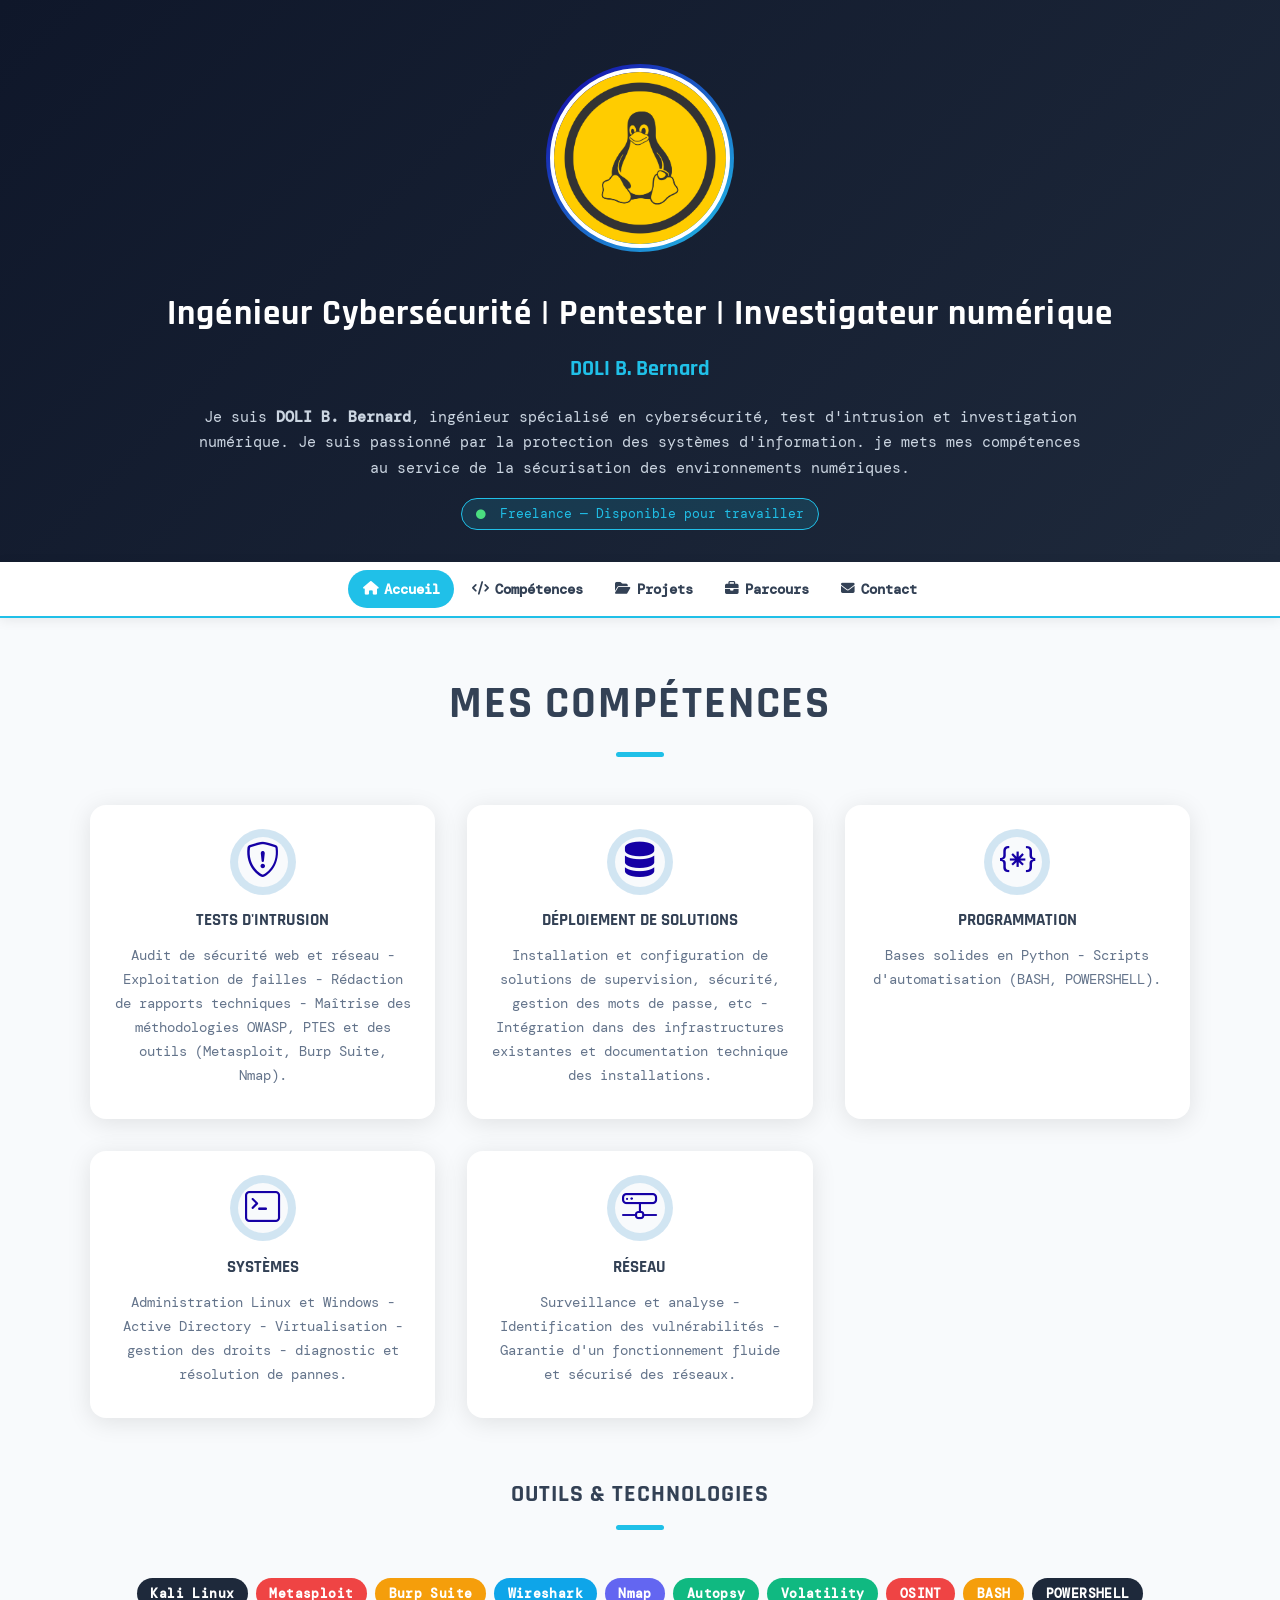
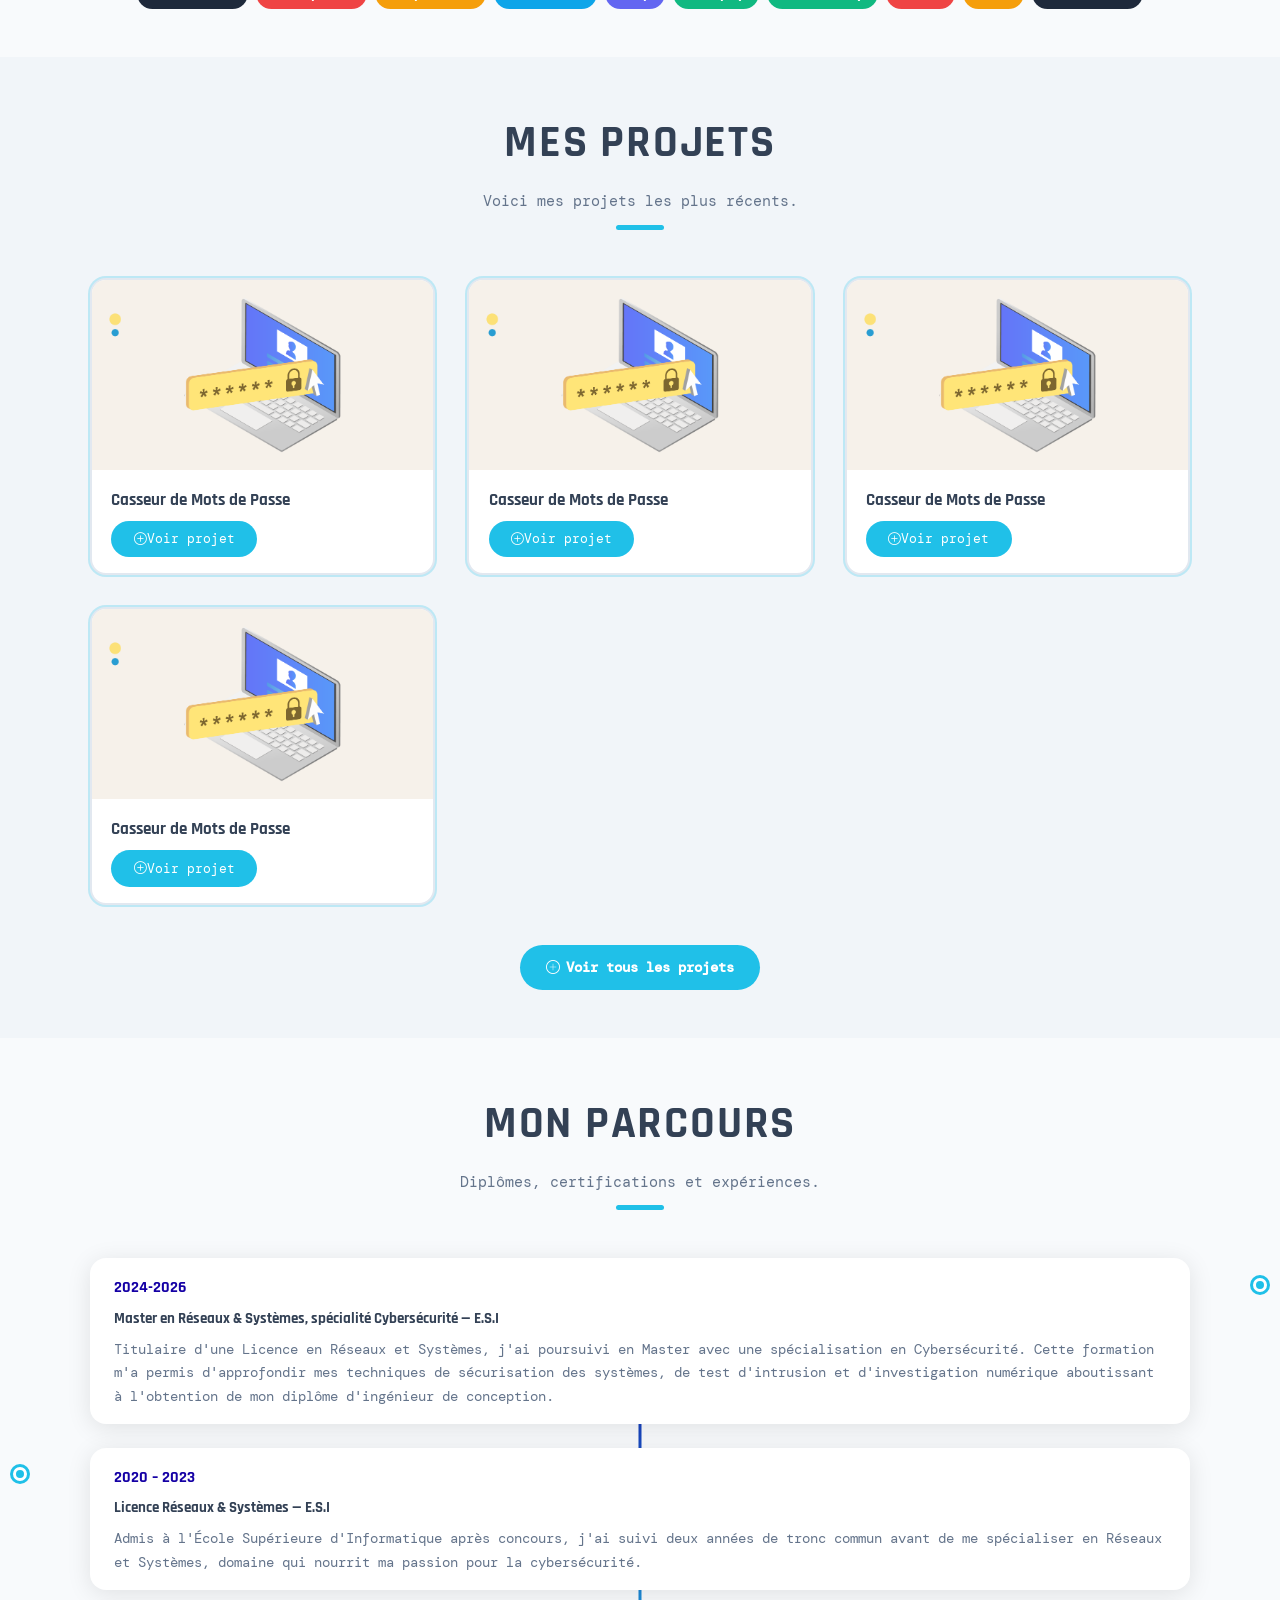
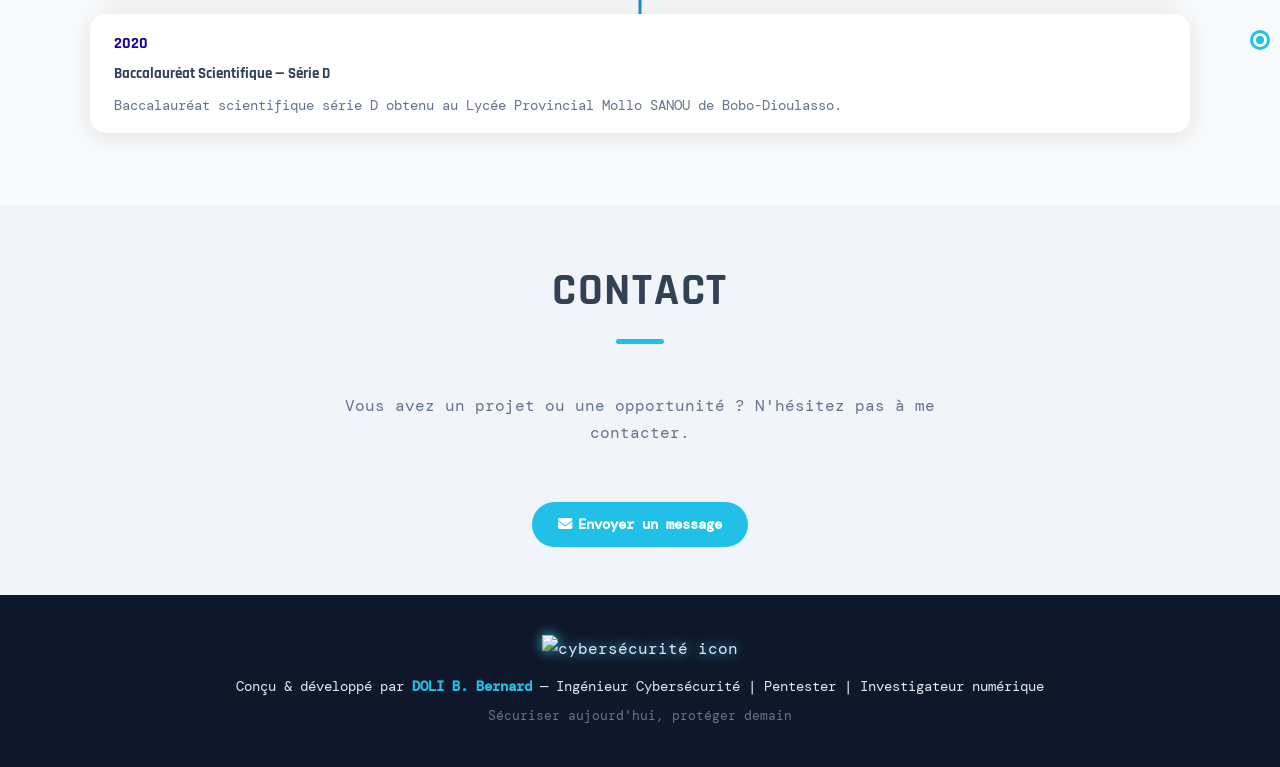
==== index.html @ cc33f9ec "Premier commit - portfolio DOLI B Bernard" ====
<!DOCTYPE html>
<html lang="fr">
<head>
  <meta charset="UTF-8" />
  <meta name="viewport" content="width=device-width, initial-scale=1.0"/>
  <title>DOLI B. Bernard — Ingénieur Cybersécurité</title>

  <!-- Google Fonts -->
  <link rel="preconnect" href="https://fonts.googleapis.com">
  <link rel="preconnect" href="https://fonts.gstatic.com" crossorigin>
  <link href="https://fonts.googleapis.com/css2?family=Rajdhani:wght@400;600;700&family=DM+Mono:wght@300;400;500&display=swap" rel="stylesheet"/>

  <!-- Bootstrap Icons (CDN uniquement) -->
  <link rel="stylesheet" href="https://cdn.jsdelivr.net/npm/bootstrap-icons@1.11.3/font/bootstrap-icons.min.css">

  <!-- Font Awesome (CDN uniquement) -->
  <link rel="stylesheet" href="https://cdnjs.cloudflare.com/ajax/libs/font-awesome/6.5.0/css/all.min.css"/>

  <!-- Mes CSS -->
  <link rel="stylesheet" href="css/style.css"/>
</head>

<body>

  <!-- ===================== HERO ===================== -->
  <section id="accueil">

    <div class="avatar-wrapper">
      <!--
        Placez votre photo dans le dossier images/
        et remplacez "photo.jpg" par le vrai nom du fichier.
      -->
      <img src="images/photo.png" alt="Photo de Diallo Karim" />
    </div>

    <p class="hero-title">Ingénieur Cybersécurité | Pentester | Investigateur numérique</p>
    <p class="hero-name">DOLI B. Bernard</p>

    <p class="hero-bio">
      Je suis <strong>DOLI B. Bernard</strong>, ingénieur spécialisé en cybersécurité, test d'intrusion et 
      investigation numérique. Je suis passionné par la protection des systèmes d'information. je mets mes compétences 
      au service de la sécurisation des environnements numériques.
    </p>

    <span class="badge-dispo">
      <i class="fas fa-circle" style="color:#4ade80;font-size:.6rem;margin-right:.35rem;"></i>
      Freelance — Disponible pour travailler
    </span>

  </section>

  <!-- ===================== NAV STICKY ===================== -->
  <nav id="navbar">
    <ul>
      <li><a href="#accueil">
        <i class="fas fa-home"></i>
        <span class="nav-label">Accueil</span>
      </a></li>
      <li><a href="#competences">
        <i class="fas fa-code"></i>
        <span class="nav-label">Compétences</span>
      </a></li>
      <li><a href="#projets">
        <i class="fas fa-folder-open"></i>
        <span class="nav-label">Projets</span>
      </a></li>
      <li><a href="#parcours">
        <i class="fas fa-briefcase"></i>
        <span class="nav-label">Parcours</span>
      </a></li>
      <li><a href="#contact">
        <i class="fas fa-envelope"></i>
        <span class="nav-label">Contact</span>
      </a></li>
    </ul>
  </nav>

  <!-- ===================== COMPÉTENCES ===================== -->
  <section id="competences" class="section-block">
    <div class="container">

      <div class="title-box">
        <h2>Mes Compétences</h2>
        <div class="line-mf"></div>
      </div>

      <div class="grid-3">
        
        <div class="service-box">
          <!-- <div class="ico-circle"><i class="bi bi-bug"></i></div> -->
          <div class="ico-circle"><i class="bi bi-shield-exclamation"></i></div>
          <h3 class="s-title">Tests d'Intrusion</h3>
          <p class="s-description">
            Audit de sécurité web et réseau - Exploitation de failles - Rédaction de rapports techniques -
            Maîtrise des méthodologies OWASP, PTES et des outils (Metasploit, Burp Suite, Nmap).
          </p>
        </div>

        <div class="service-box">
          <!-- <div class="ico-circle"><i class="bi bi-tools"></i></div> -->
          <div class="ico-circle"><i class="bi bi-server"></i></div>
          <h3 class="s-title">Déploiement de Solutions</h3>
          <p class="s-description">
            Installation et configuration de solutions de supervision, sécurité, gestion des mots de passe, etc - 
            Intégration dans des infrastructures existantes et documentation technique des installations.
          </p>
        </div>

        <div class="service-box">
          <div class="ico-circle"><i class="bi bi-braces-asterisk"></i></div>
          <h3 class="s-title">Programmation</h3>
          <p class="s-description">
            Bases solides en Python - Scripts d'automatisation (BASH, POWERSHELL).
          </p>
        </div>

        <div class="service-box">
          <div class="ico-circle"><i class="bi bi-terminal"></i></div>
          <h3 class="s-title">Systèmes</h3>
          <p class="s-description">
            Administration Linux et Windows - Active Directory - Virtualisation - gestion des droits - diagnostic et résolution de pannes.
          </p>
        </div>

        <div class="service-box">
          <div class="ico-circle"><i class="bi bi-hdd-network"></i></div>
          <h3 class="s-title">Réseau</h3>
          <p class="s-description">
            Surveillance et analyse - Identification des vulnérabilités - Garantie d'un fonctionnement fluide et sécurisé des réseaux.
          </p>
        </div>

      </div><!-- /grid-3 -->

      <!-- Outils & Technologies -->
      <div class="title-box" style="margin-top:3.5rem;">
        <h2 style="font-size:1.5rem;">Outils &amp; Technologies</h2>
        <div class="line-mf"></div>
      </div>
      <div class="tags-wrapper">
        <span class="tag-pill tag-dark">Kali Linux</span>
        <span class="tag-pill tag-danger">Metasploit</span>
        <span class="tag-pill tag-warning">Burp Suite</span>
        <span class="tag-pill tag-info">Wireshark</span>
        <span class="tag-pill tag-primary">Nmap</span>
        <span class="tag-pill tag-success">Autopsy</span>
        <span class="tag-pill tag-success">Volatility</span>
        <span class="tag-pill tag-danger">OSINT</span>
        <span class="tag-pill tag-warning">BASH</span>
        <span class="tag-pill tag-dark">POWERSHELL</span>
      </div>

    </div>
  </section>

  <!-- ===================== PROJETS ===================== -->
  <section id="projets" class="section-block alt">
    <div class="container">

      <div class="title-box">
        <h2>Mes Projets</h2>
        <p class="subtitle-a">Voici mes projets les plus récents.</p>
        <div class="line-mf"></div>
      </div>

      <div class="grid-3">
      <!-- projet1   -->
      <div class="work-box">
        <div class="work-img">
          <img src="images/mdp.png" alt="Scanner de vulnérabilités" />
        </div>
        <div class="work-content">
          <h3 class="w-title">Casseur de Mots de Passe</h3>
          <a href="projets/projet1.html" class="btn-projet">
            <i class="bi bi-plus-circle"></i> Voir projet
          </a>
        </div>
      </div>

      <!-- projet2 -->
      <div class="work-box">
        <div class="work-img">
          <img src="images/mdp.png" alt="Scanner de vulnérabilités" />
        </div>
        <div class="work-content">
          <h3 class="w-title">Casseur de Mots de Passe</h3>
          <a href="projets/projet1.html" class="btn-projet">
            <i class="bi bi-plus-circle"></i> Voir projet
          </a>
        </div>
      </div>

      <!-- projet3 -->
      <div class="work-box">
        <div class="work-img">
          <img src="images/mdp.png" alt="Scanner de vulnérabilités" />
        </div>
        <div class="work-content">
          <h3 class="w-title">Casseur de Mots de Passe</h3>
          <a href="projets/projet1.html" class="btn-projet">
            <i class="bi bi-plus-circle"></i> Voir projet
          </a>
        </div>
      </div>

      <!-- projet3 -->
      <div class="work-box">
        <div class="work-img">
          <img src="images/mdp.png" alt="Scanner de vulnérabilités" />
        </div>
        <div class="work-content">
          <h3 class="w-title">Casseur de Mots de Passe</h3>
          <a href="projets/projet1.html" class="btn-projet">
            <i class="bi bi-plus-circle"></i> Voir projet
          </a>
        </div>
      </div>

      </div><!-- /grid-3 -->

      <div style="text-align:center;">
        <a href="projets.html" class="btn-more">
          <i class="bi bi-plus-circle"></i> Voir tous les projets
        </a>
      </div>

    </div>
  </section>

  <!-- ===================== PARCOURS ===================== -->
  <section id="parcours" class="section-block">
    <div class="container">

      <div class="title-box">
        <h2>Mon Parcours</h2>
        <p class="subtitle-a">Diplômes, certifications et expériences.</p>
        <div class="line-mf"></div>
      </div>

      <ul class="timeline">

        <li>
          <h3>2024-2026</h3>
          <h4 class="subheading">Master en Réseaux & Systèmes, spécialité Cybersécurité — E.S.I</h4>
          <p>
            Titulaire d'une Licence en Réseaux et Systèmes, j'ai poursuivi en Master avec une spécialisation en Cybersécurité. 
            Cette formation m'a permis d'approfondir mes techniques de sécurisation des systèmes, de test d'intrusion et d'investigation 
            numérique aboutissant à l'obtention de mon diplôme d'ingénieur de conception.
          </p>
        </li>

        <li>
          <h3>2020 – 2023</h3>
          <h4 class="subheading">Licence Réseaux & Systèmes — E.S.I</h4>
          <p>
            Admis à l'École Supérieure d'Informatique après concours, j'ai suivi deux années de tronc commun avant de me spécialiser en 
            Réseaux et Systèmes, domaine qui nourrit ma passion pour la cybersécurité.
          </p>
        </li>

        <li>
          <h3>2020</h3>
          <h4 class="subheading">Baccalauréat Scientifique — Série D</h4>
          <p>
            Baccalauréat scientifique série D obtenu au Lycée Provincial Mollo SANOU de Bobo-Dioulasso.
          </p>
        </li>

      </ul>

    </div>
  </section>

  <!-- ===================== CONTACT ===================== -->
  <section id="contact" class="section-block alt">
    <div class="container" style="text-align:center; max-width:600px;">
      <div class="title-box">
        <h2>Contact</h2>
        <div class="line-mf"></div>
      </div>
      <p style="color:var(--muted); margin-bottom:1rem;">
        Vous avez un projet ou une opportunité ? N'hésitez pas à me contacter.
      </p>
      <a href="mailto:bebernarddoli@gmail.com" class="btn-more">
        <i class="fas fa-envelope"></i> Envoyer un message
      </a>
    </div>
  </section>

  <!-- ===================== FOOTER ===================== -->
  <footer>
    <div class="footer-icon">
      <img src="https://cdn-icons-png.flaticon.com/512/3064/3064197.png" alt="cybersécurité icon"/>
    </div>
    <p class="footer-main">
      Conçu &amp; développé par <span>DOLI B. Bernard</span> — 
      Ingénieur Cybersécurité | Pentester | Investigateur numérique
    </p>
    <p class="footer-sub">Sécuriser aujourd'hui, protéger demain</p>
  </footer>

  <!-- ===================== JS : active nav on scroll ===================== -->
  <script>
    const sections = document.querySelectorAll('section[id], nav[id]');
    const navLinks = document.querySelectorAll('#navbar ul li a');

    const observer = new IntersectionObserver(entries => {
      entries.forEach(entry => {
        if (entry.isIntersecting) {
          navLinks.forEach(a => a.classList.remove('active'));
          const active = document.querySelector(`#navbar a[href="#${entry.target.id}"]`);
          if (active) active.classList.add('active');
        }
      });
    }, { rootMargin: '-40% 0px -55% 0px' });

    document.querySelectorAll('section[id]').forEach(s => observer.observe(s));
  </script>

</body>
</html>
---- css/style.css ----
/* ============================================================
   PORTFOLIO — DIALLO KARIM
   Fichier : css/style.css
   ============================================================ */

/* ---------- Variables ---------- */
:root {
  --accent:    #20c0e8;
  --accent2:   #1500a5;
  --dark:      #0f172a;
  --dark2:     #1e293b;
  --light:     #f8fafc;
  --text:      #334155;
  --muted:     #64748b;
  --radius:    1rem;
  --shadow:    0 4px 24px rgba(0,0,0,.10);
}

/* ---------- Reset ---------- */
*, *::before, *::after { box-sizing: border-box; margin: 0; padding: 0; }
html { scroll-behavior: smooth; }
body {
  font-family: 'DM Mono', monospace;
  color: var(--text);
  background: var(--light);
  line-height: 1.7;
}

/* ---------- HEADER / HERO ---------- */
#accueil {
  background: linear-gradient(135deg, var(--dark) 0%, var(--dark2) 100%);
  color: #fff;
  text-align: center;
  padding: 4rem 1rem 0;
}

.avatar-wrapper {
  padding: 4px;
  background: linear-gradient(135deg, var(--accent2), var(--accent));
  border-radius: 50%;
  display: inline-block;
  margin-bottom: 1.5rem;
}
.avatar-wrapper img {
  display: block;
  border-radius: 50%;
  border: 4px solid #fff;
  width: 180px;
  height: 180px;
  object-fit: cover;
}

.hero-title {
  font-family: 'Rajdhani', sans-serif;
  font-size: clamp(1.4rem, 4vw, 2.2rem);
  font-weight: 800;
  letter-spacing: .03em;
  margin-bottom: .4rem;
}
.hero-name {
  font-family: 'Rajdhani', sans-serif;
  font-size: clamp(1rem, 3vw, 1.4rem);
  color: var(--accent);
  font-weight: 700;
  margin-bottom: 1rem;
}
.hero-bio {
  max-width: 900px;
  margin: 0 auto 1rem;
  color: #cbd5e1;
  font-size: .95rem;
}
.badge-dispo {
  display: inline-block;
  background: rgba(32,192,232,.15);
  border: 1px solid var(--accent);
  color: var(--accent);
  border-radius: 999px;
  padding: .25rem .9rem;
  font-size: .82rem;
  margin-bottom: 2rem;
}

/* ---------- NAV STICKY ---------- */
#navbar {
  position: sticky;
  top: 0;
  z-index: 200;
  background: #fff;
  border-bottom: 2px solid var(--accent);
  box-shadow: 0 2px 12px rgba(0,0,0,.08);
}
#navbar ul {
  list-style: none;
  display: flex;
  flex-wrap: wrap;
  justify-content: center;
  gap: .2rem;
  padding: .5rem 1rem;
}
#navbar ul li a {
  display: flex;
  align-items: center;
  gap: .4rem;
  padding: .45rem .9rem;
  border-radius: 999px;
  text-decoration: none;
  font-weight: 700;
  font-size: .85rem;
  color: var(--text);
  transition: background .2s, color .2s;
}
#navbar ul li a:hover,
#navbar ul li a.active {
  background: var(--accent);
  color: #fff;
}

/* ---------- SECTIONS COMMUNES ---------- */
.section-block {
  padding: 3rem 1rem;
}
.section-block.alt {
  background: #f1f5f9;
}

.title-box {
  text-align: center;
  margin-bottom: 3rem;
}
.title-box h2 {
  font-family: 'Rajdhani', sans-serif;
  font-size: clamp(1.8rem, 5vw, 2.8rem);
  font-weight: 800;
  text-transform: uppercase;
  letter-spacing: .04em;
}
.line-mf {
  width: 48px;
  height: 5px;
  background: var(--accent);
  margin: .6rem auto 0;
  border-radius: 3px;
}
.title-box .subtitle-a {
  color: var(--muted);
  margin-top: .5rem;
  font-size: .95rem;
}

.container {
  max-width: 1100px;
  margin: 0 auto;
}

/* ---------- GRILLE ---------- */
.grid-3 {
  display: grid;
  grid-template-columns: repeat(auto-fill, minmax(300px, 1fr));
  gap: 2rem;
}
.grid-2 {
  display: grid;
  grid-template-columns: repeat(auto-fill, minmax(340px, 1fr));
  gap: 2rem;
}

/* ---------- COMPÉTENCES ---------- */
.service-box {
  background: #fff;
  border-radius: var(--radius);
  padding: 2rem 1.5rem;
  text-align: center;
  box-shadow: var(--shadow);
  transition: transform .25s, box-shadow .25s;
}
.service-box:hover {
  transform: translateY(-6px);
  box-shadow: 0 12px 32px rgba(1, 110, 182, 0.507);
}
.ico-circle {
  width: 50px;
  height: 50px;
  border-radius: 50%;
  background: var(--light);
  box-shadow: 0 0 0 8px rgba(1,109,182,.18);
  display: inline-flex;
  align-items: center;
  justify-content: center;
  font-size: 2.2rem;
  color: var(--accent2);
  margin-bottom: 1.2rem;
  transition: background .3s, color .3s;
}
.service-box:hover .ico-circle {
  background: var(--accent2);
  color: #fff;
}
.s-title {
  font-family: 'Rajdhani', sans-serif;
  font-size: 1.05rem;
  font-weight: 700;
  text-transform: uppercase;
  margin-bottom: .6rem;
}
.s-description { color: var(--muted); font-size: .88rem; }

/* ---------- TAGS OUTILS ---------- */
.tags-wrapper {
  display: flex;
  flex-wrap: wrap;
  justify-content: center;
  gap: .5rem;
  margin-top: 1rem;
}
.tag-pill {
  padding: .3rem .85rem;
  border-radius: 999px;
  font-size: .8rem;
  font-weight: 600;
  letter-spacing: .03em;
}
.tag-dark    { background:#1e293b; color:#fff; }
.tag-danger  { background:#ef4444; color:#fff; }
.tag-warning { background:#f59e0b; color:#fff; }
.tag-info    { background:#0ea5e9; color:#fff; }
.tag-primary { background:#6366f1; color:#fff; }
.tag-success { background:#10b981; color:#fff; }

/* ---------- PROJETS ---------- */
.work-box {
  border-radius: var(--radius);
  overflow: hidden;
  border: 2px solid #e2e8f0;
  box-shadow: 0 0 0 2px rgba(32,192,232,.25);
  background: #fff;
  transition: transform .25s, box-shadow .25s;
}
.work-box:hover { transform: translateY(-5px); box-shadow: 0 12px 30px rgba(32,192,232,.2); }
.work-img { overflow: hidden; }
.work-img img {
  width: 100%;
  height: 190px;
  object-fit: cover;
  transition: transform .6s;
  display: block;
}
.work-box:hover .work-img img { transform: scale(1.08); }
.work-content { padding: 1rem 1.2rem; }
.w-title { font-family: 'Rajdhani', sans-serif; font-weight: 700; font-size: 1.05rem; margin-bottom: .02rem; }
/* .w-category { color: var(--accent); font-size: .82rem; font-weight: 600; } */
.w-link { color: var(--accent); font-size: 1.3rem; }

.btn-projet {
  display: inline-flex;
  margin-top: 0.4rem;
  padding: .45rem 1.4rem;
  background: var(--accent);
  color: #fff;
  border-radius: 900px;
  text-decoration: none;
  font-size: .8rem;
  transition: background .2s, transform .2s;
}
.btn-projet:hover { background: var(--accent2); transform: scale(1.04); }

.btn-more {
  display: inline-flex;
  align-items: center;
  gap: .4rem;
  margin-top: 2.5rem;
  padding: .65rem 1.6rem;
  background: var(--accent);
  color: #fff;
  border-radius: 999px;
  text-decoration: none;
  font-weight: 700;
  font-size: .9rem;
  transition: background .2s, transform .2s;
}
.btn-more:hover { background: var(--accent2); transform: scale(1.04); }


/* ---------- TIMELINE ---------- */
.timeline { list-style: none; position: relative; padding: 0; }
.timeline::before {
  content: '';
  position: absolute;
  left: 50%;
  top: 0; bottom: 0;
  width: 3px;
  background: linear-gradient(to bottom, var(--accent2), var(--accent));
  transform: translateX(-50%);
}
.timeline li {
  width: 100%;
  padding: 1rem 1.5rem;
  background: #fff;
  border-radius: var(--radius);
  box-shadow: var(--shadow);
  margin-bottom: 1.5rem;
  position: relative;
}
.timeline li:nth-child(odd)  { margin-left: 0; margin-right: auto; }
.timeline li:nth-child(even) { margin-left: auto; margin-right: 0; }

.timeline li::after {
  content: '';
  position: absolute;
  top: 1.2rem;
  width: 14px; height: 14px;
  border-radius: 50%;
  background: var(--accent);
  border: 3px solid #fff;
  box-shadow: 0 0 0 3px var(--accent);
}
.timeline li:nth-child(odd)::after  { right: -7%; }
.timeline li:nth-child(even)::after { left: -7%; }

.timeline h3, .timeline h4 {
  font-family: 'Rajdhani', sans-serif;
  font-size: 1rem;
  font-weight: 800;
  color: var(--accent2);
}
.timeline h4.subheading, .timeline h5 {
  font-size: .95rem;
  color: var(--text);
  margin: .25rem 0 .4rem;
}
.timeline p { color: var(--muted); font-size: .86rem; }

/* Responsive timeline */
@media (max-width: 700px) {
  .timeline::before { left: 12px; }
  .timeline li { width: 90%; margin-left: 2.5rem !important; }
  .timeline li::after { left: -2rem !important; right: auto !important; }
}

/* ---------- FOOTER ---------- */
footer {
  background: var(--dark);
  color: #e2e8f0;
  text-align: center;
  padding: 2.5rem 1rem;
}
.footer-icon img { width: 42px; filter: drop-shadow(0 0 6px var(--accent)); margin-bottom: .7rem; }
.footer-main { font-size: .9rem; margin-bottom: .4rem; }
.footer-main span { color: var(--accent); font-weight: 700; }
.footer-sub { color: var(--muted); font-size: .82rem; }

/* ---------- Responsive général ---------- */
@media (max-width: 600px) {
  .grid-3, .grid-2 { grid-template-columns: 1fr; }
  #navbar ul li a span.nav-label { display: none; }
}
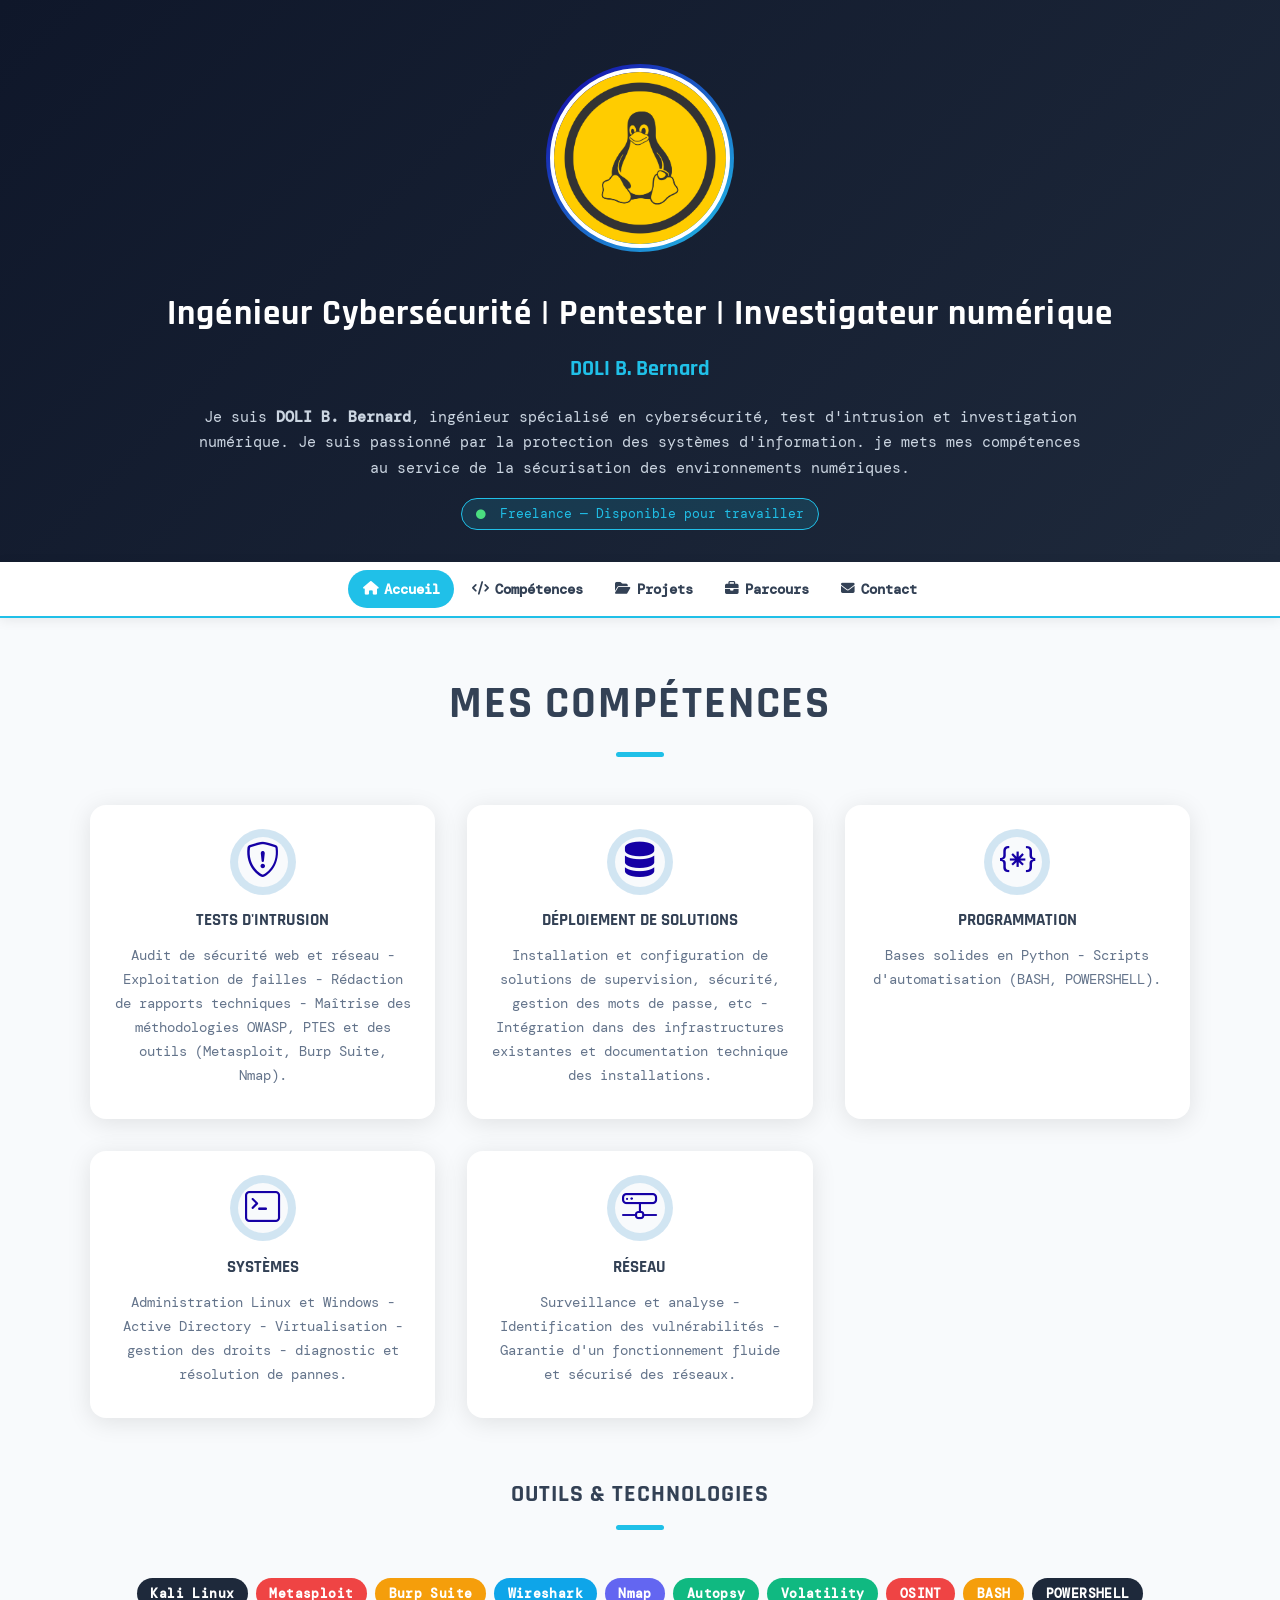
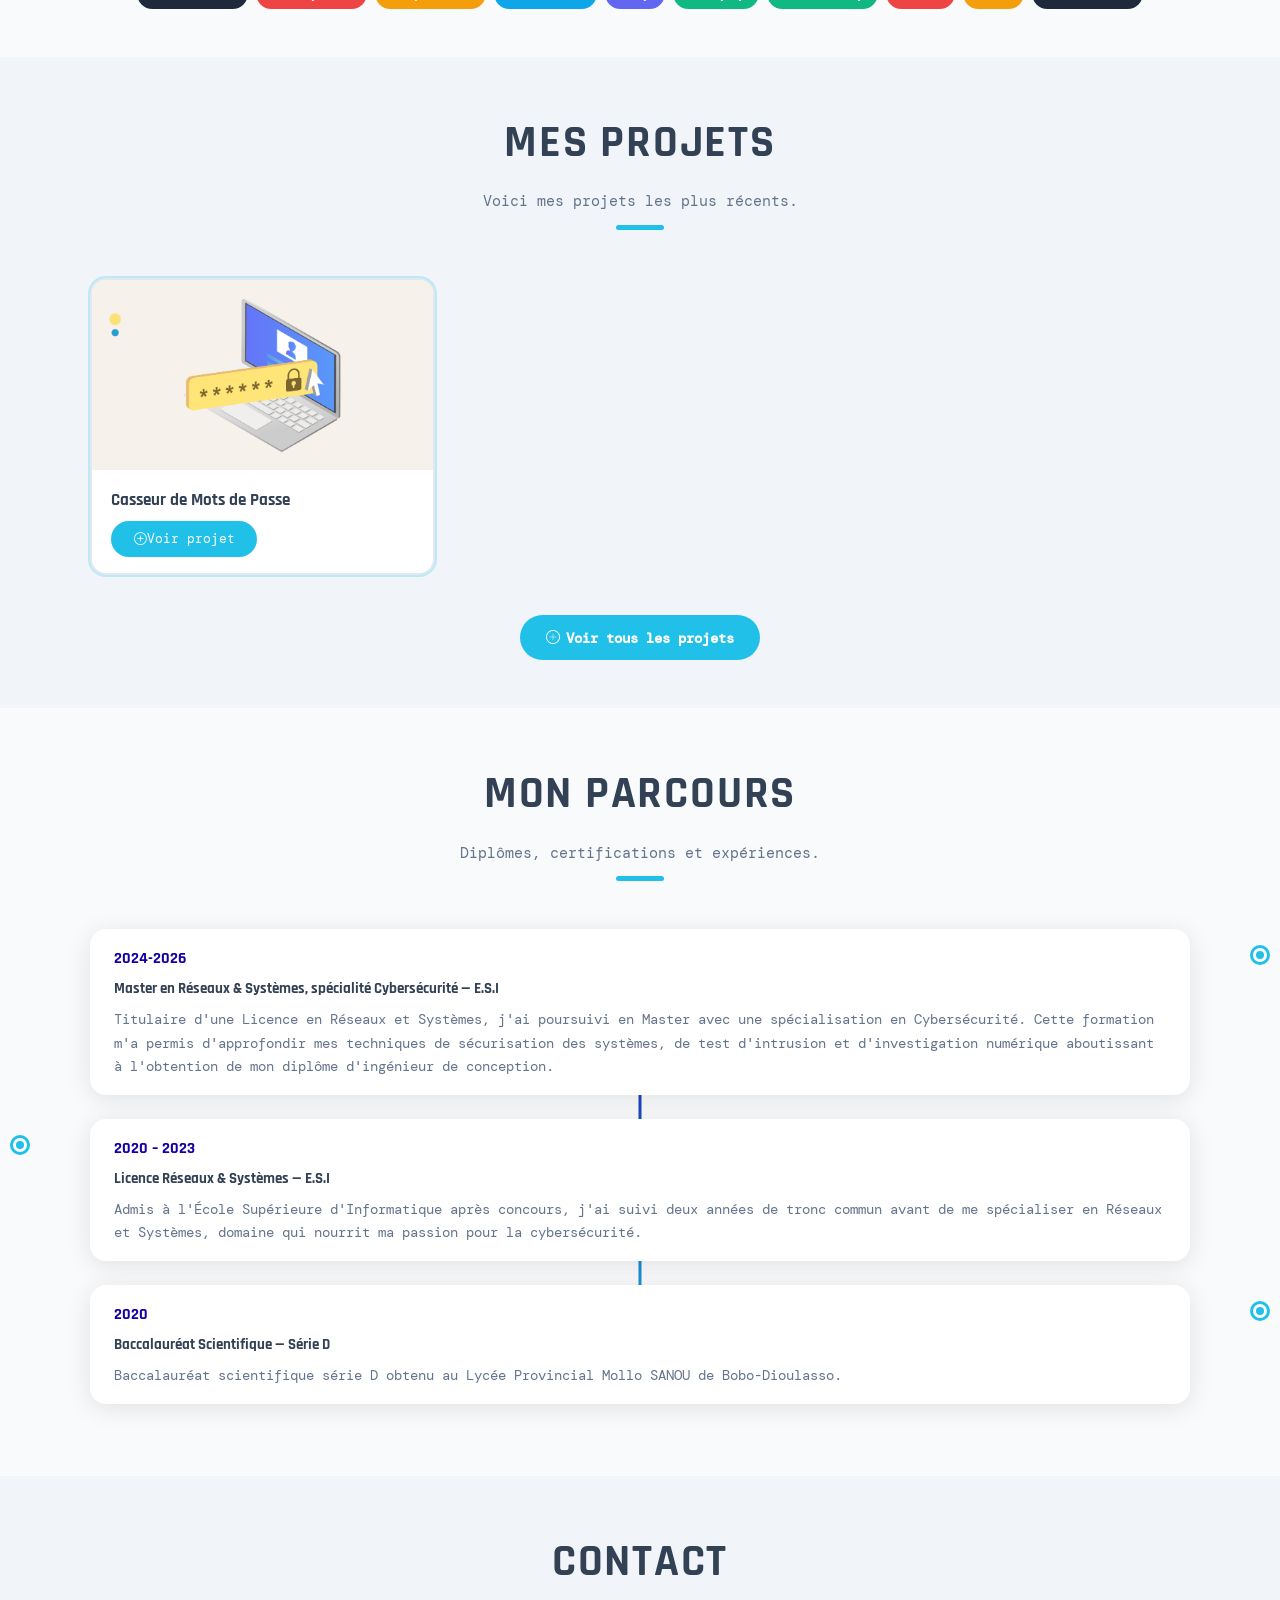
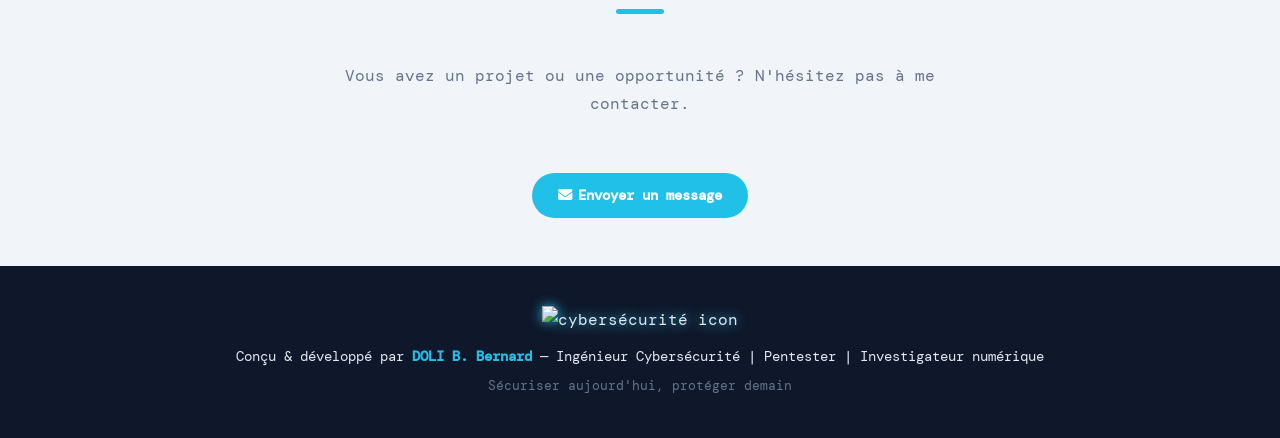
==== commit 24610d2b: "update" ====
--- a/index.html
+++ b/index.html
@@ -177,7 +177,7 @@
         </div>
       </div>
 
-      <!-- projet2 -->
+      <!-- projet2 
       <div class="work-box">
         <div class="work-img">
           <img src="images/mdp.png" alt="Scanner de vulnérabilités" />
@@ -190,7 +190,7 @@
         </div>
       </div>
 
-      <!-- projet3 -->
+      projet3
       <div class="work-box">
         <div class="work-img">
           <img src="images/mdp.png" alt="Scanner de vulnérabilités" />
@@ -203,7 +203,7 @@
         </div>
       </div>
 
-      <!-- projet3 -->
+       projet3
       <div class="work-box">
         <div class="work-img">
           <img src="images/mdp.png" alt="Scanner de vulnérabilités" />
@@ -214,7 +214,7 @@
             <i class="bi bi-plus-circle"></i> Voir projet
           </a>
         </div>
-      </div>
+      </div> -->
 
       </div><!-- /grid-3 -->
 
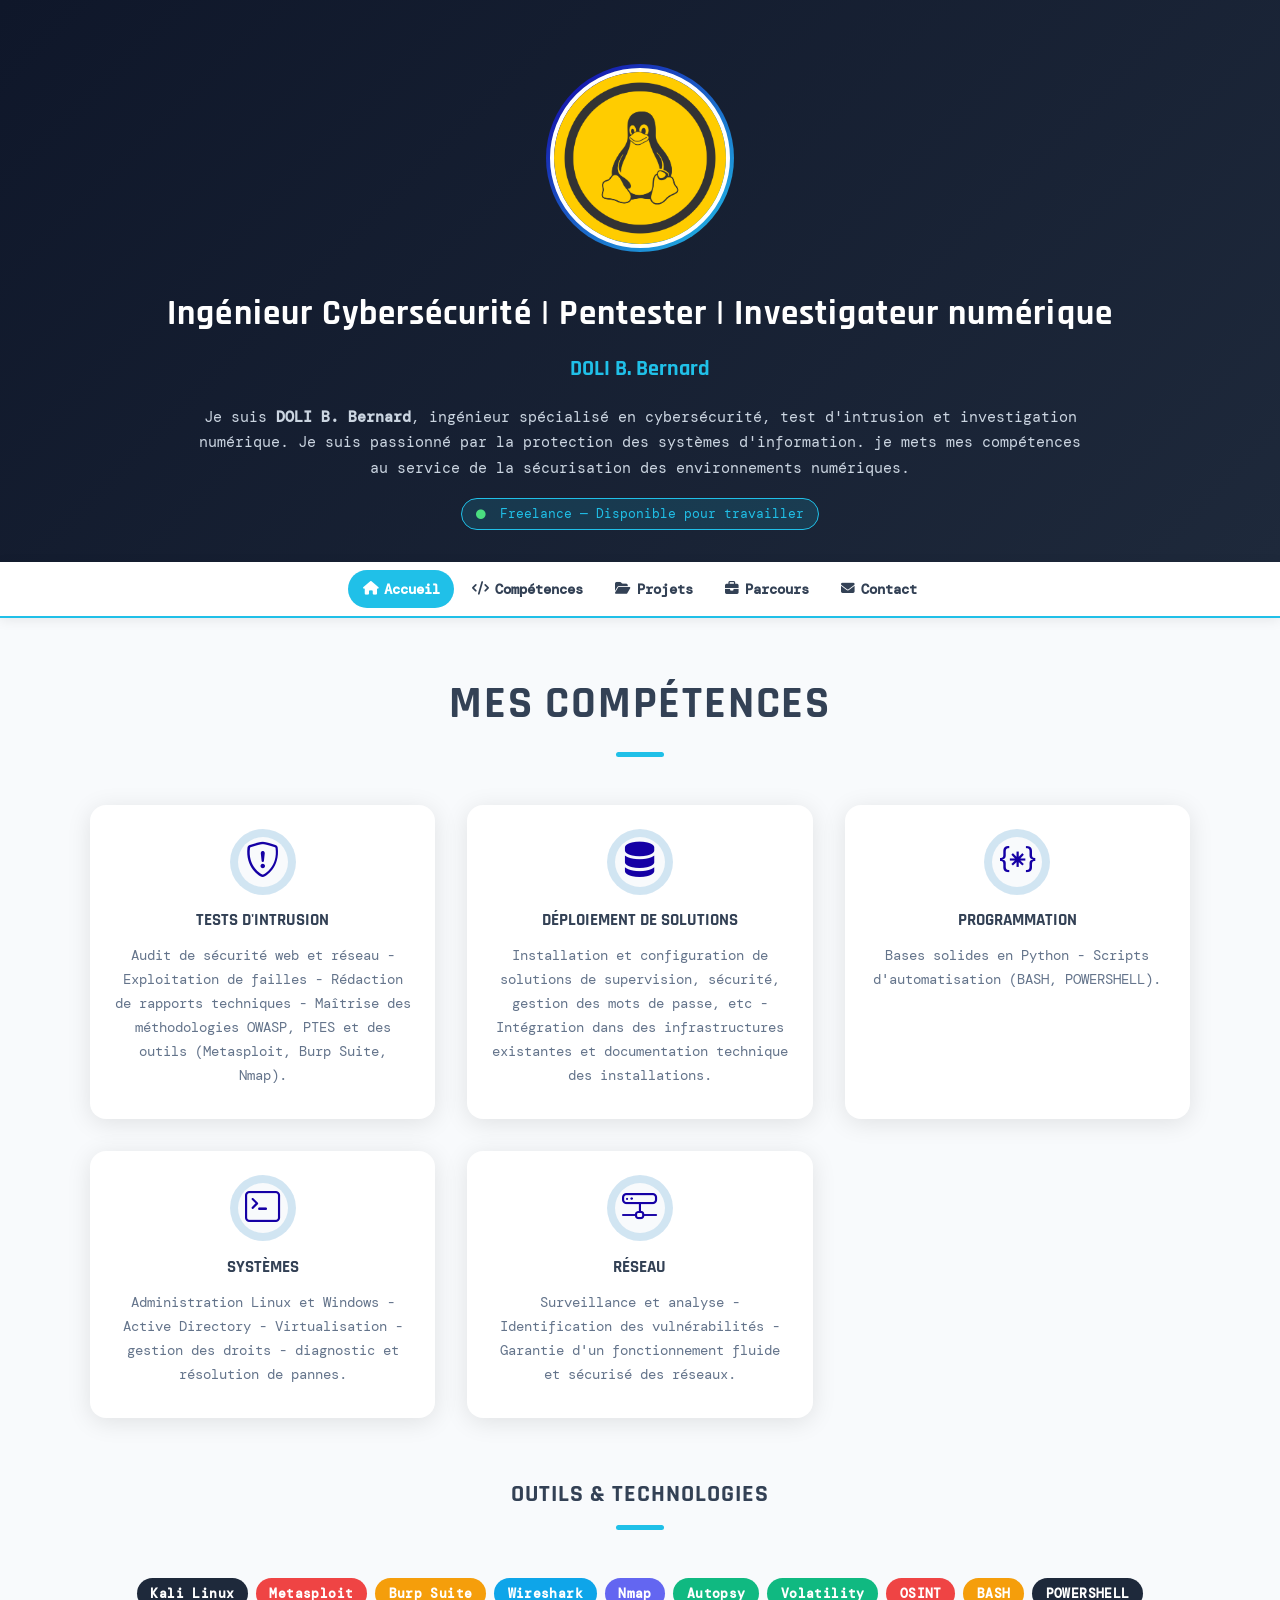
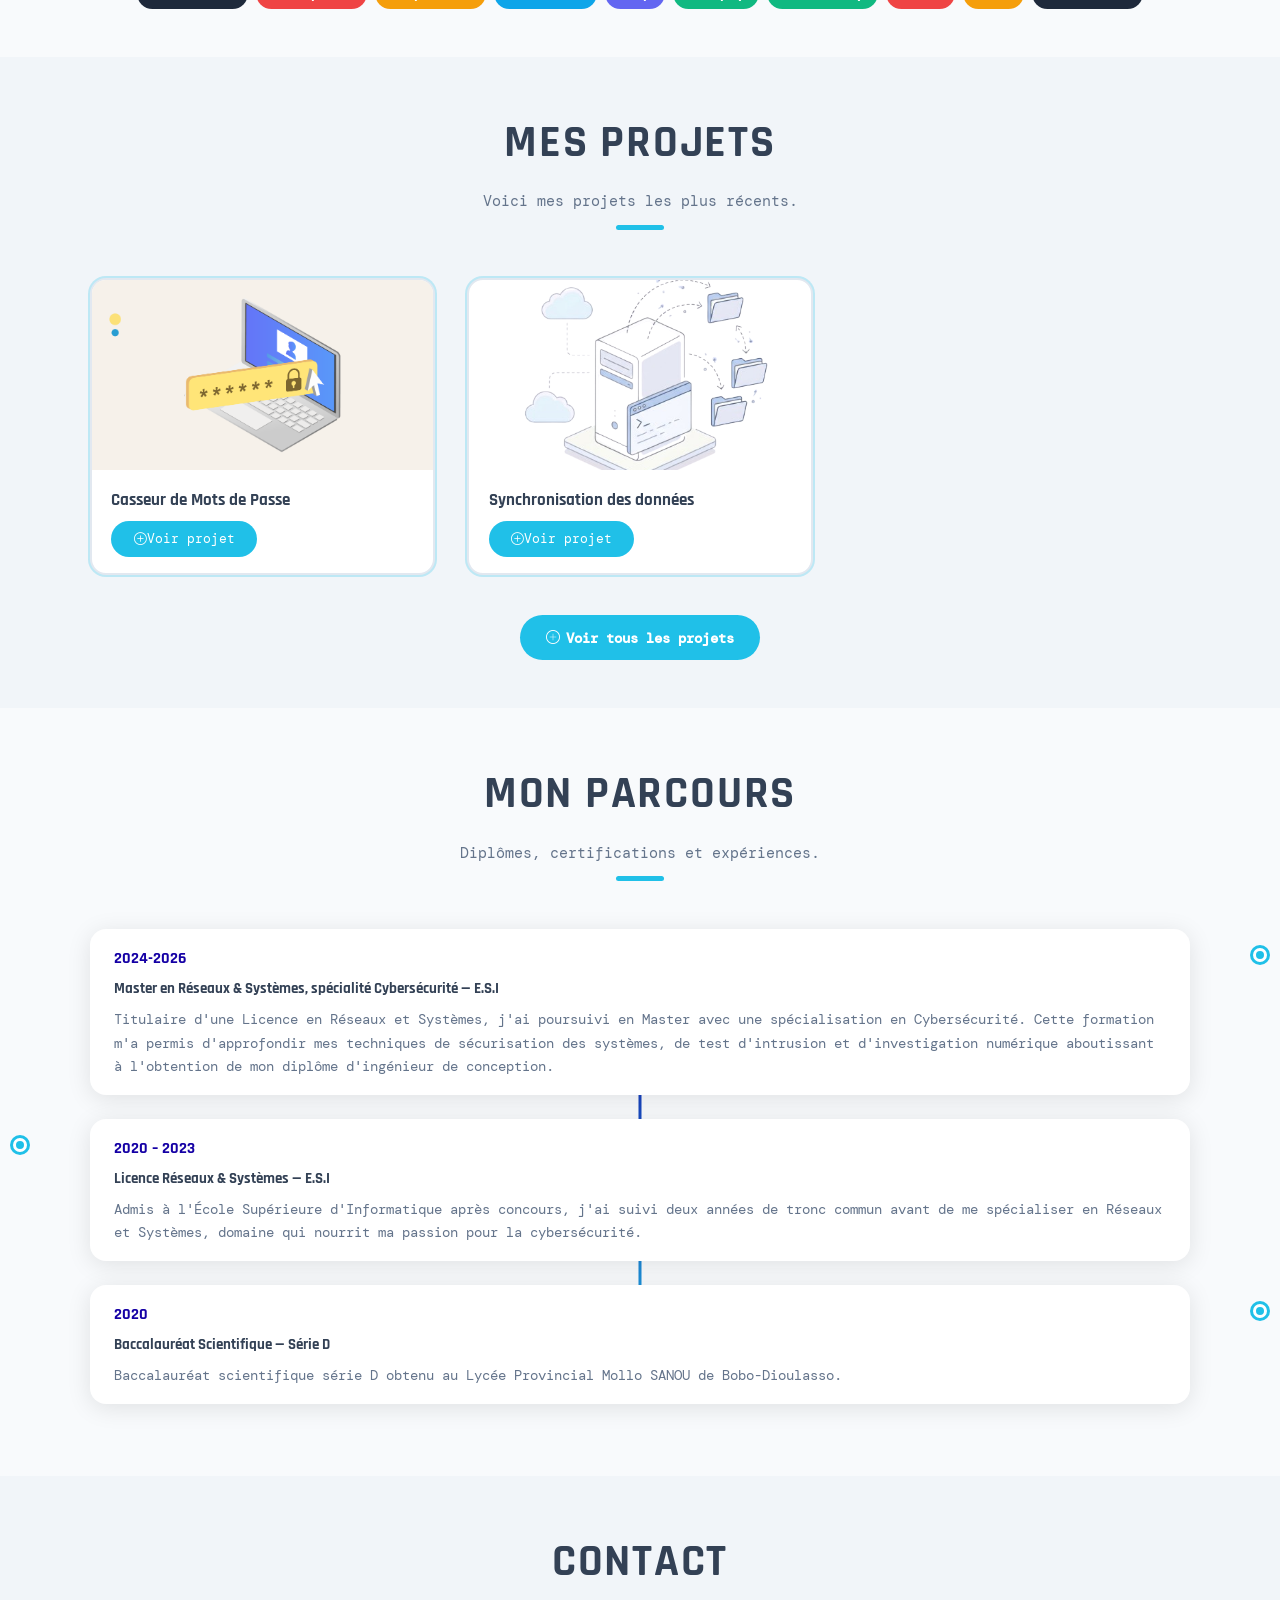
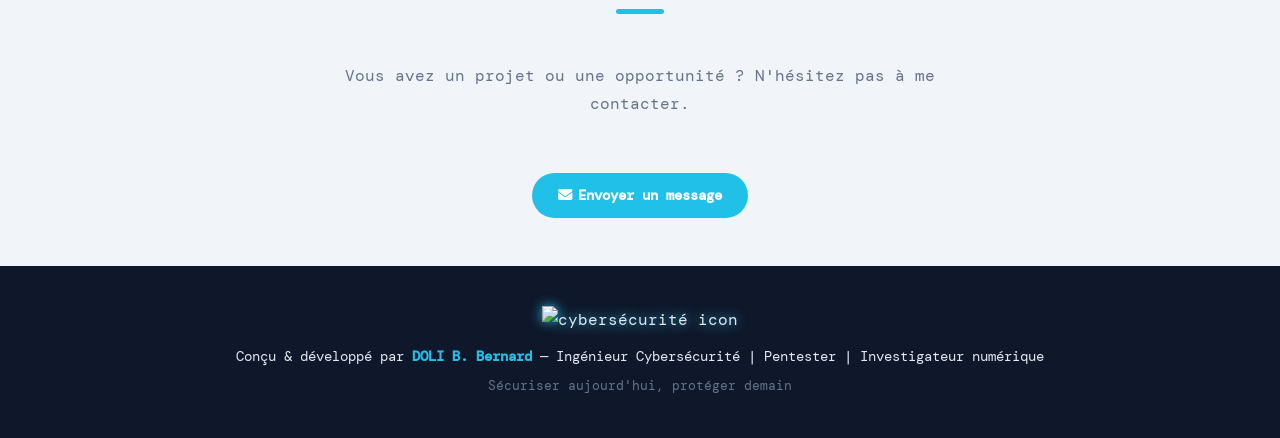
==== commit 66780062: "update" ====
--- a/index.html
+++ b/index.html
@@ -177,19 +177,20 @@
         </div>
       </div>
 
-      <!-- projet2 
+      <!-- projet2  -->
       <div class="work-box">
         <div class="work-img">
-          <img src="images/mdp.png" alt="Scanner de vulnérabilités" />
+          <img src="images/synchronisation.png" alt="Synchronisation des données" />
         </div>
         <div class="work-content">
-          <h3 class="w-title">Casseur de Mots de Passe</h3>
-          <a href="projets/projet1.html" class="btn-projet">
+          <h3 class="w-title">Synchronisation des données</h3>
+          <a href="projets/projet2.html" class="btn-projet">
             <i class="bi bi-plus-circle"></i> Voir projet
           </a>
         </div>
       </div>
 
+      <!--
       projet3
       <div class="work-box">
         <div class="work-img">
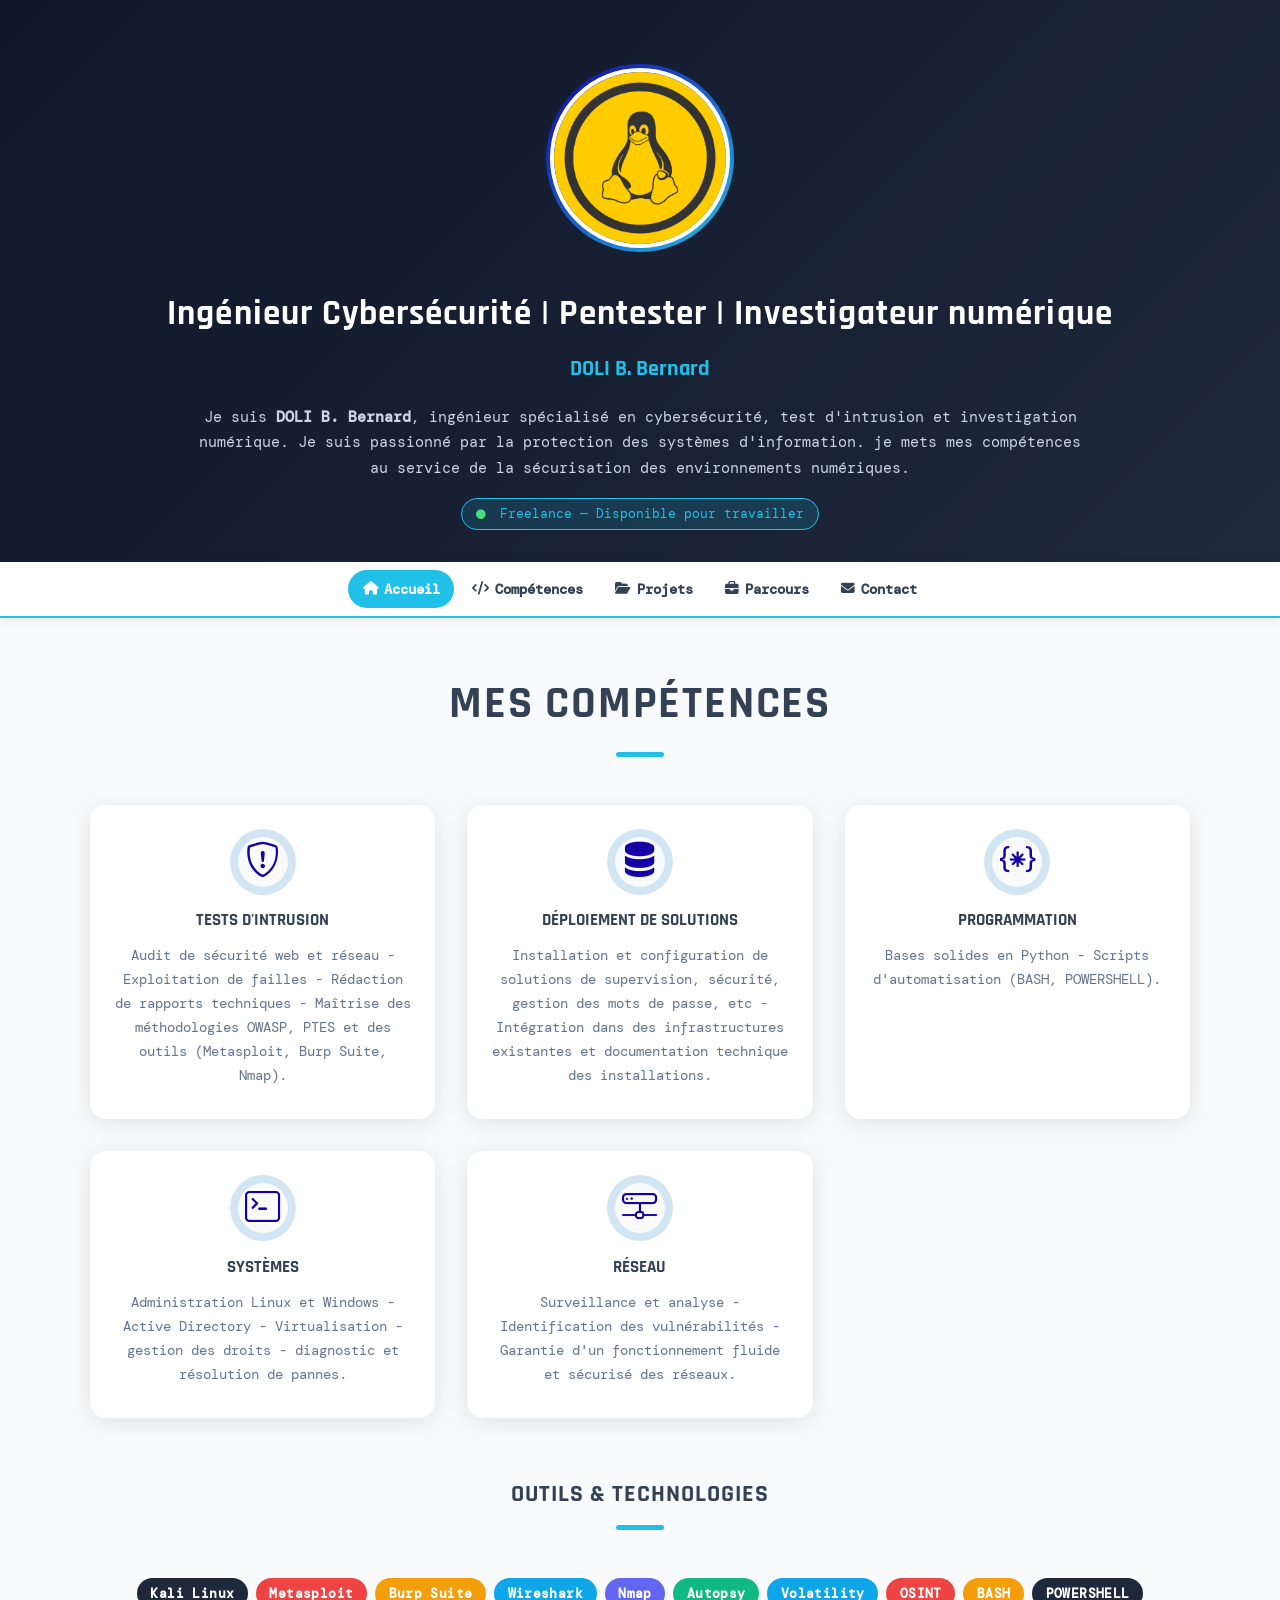
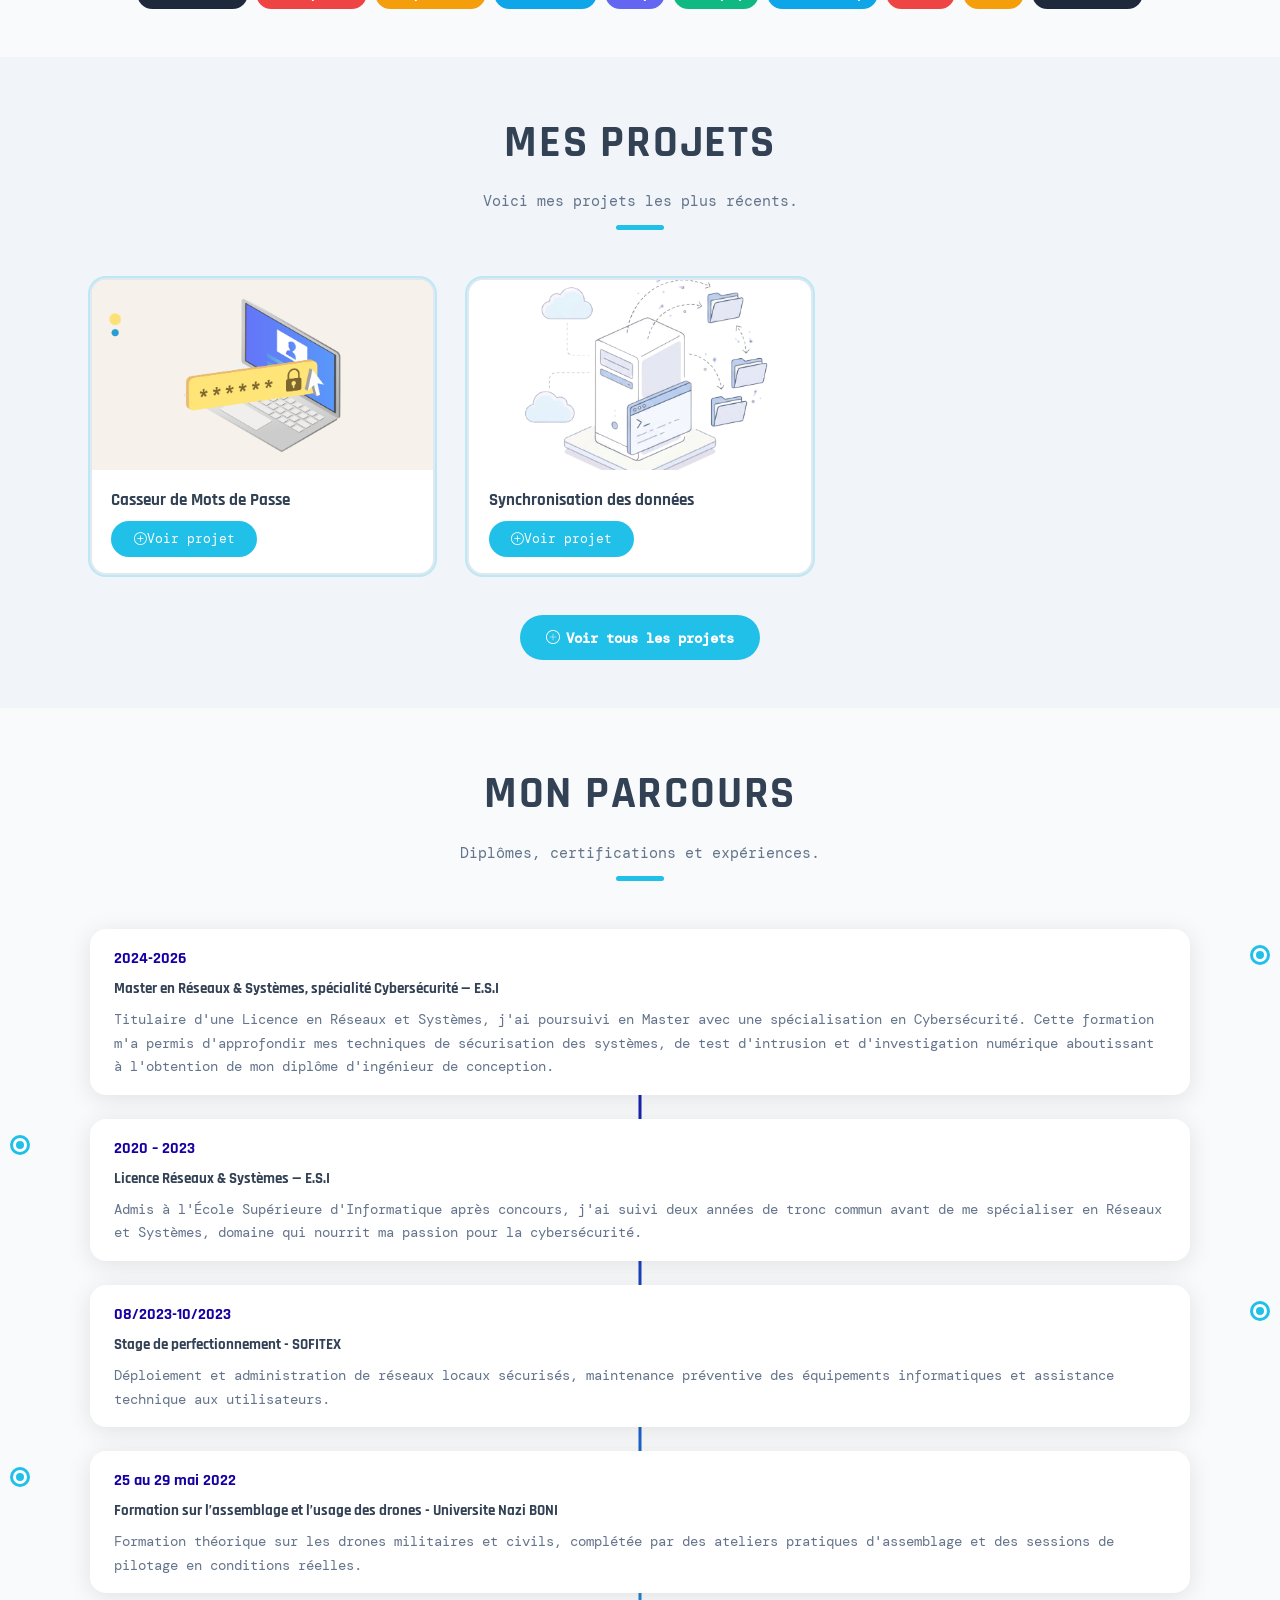
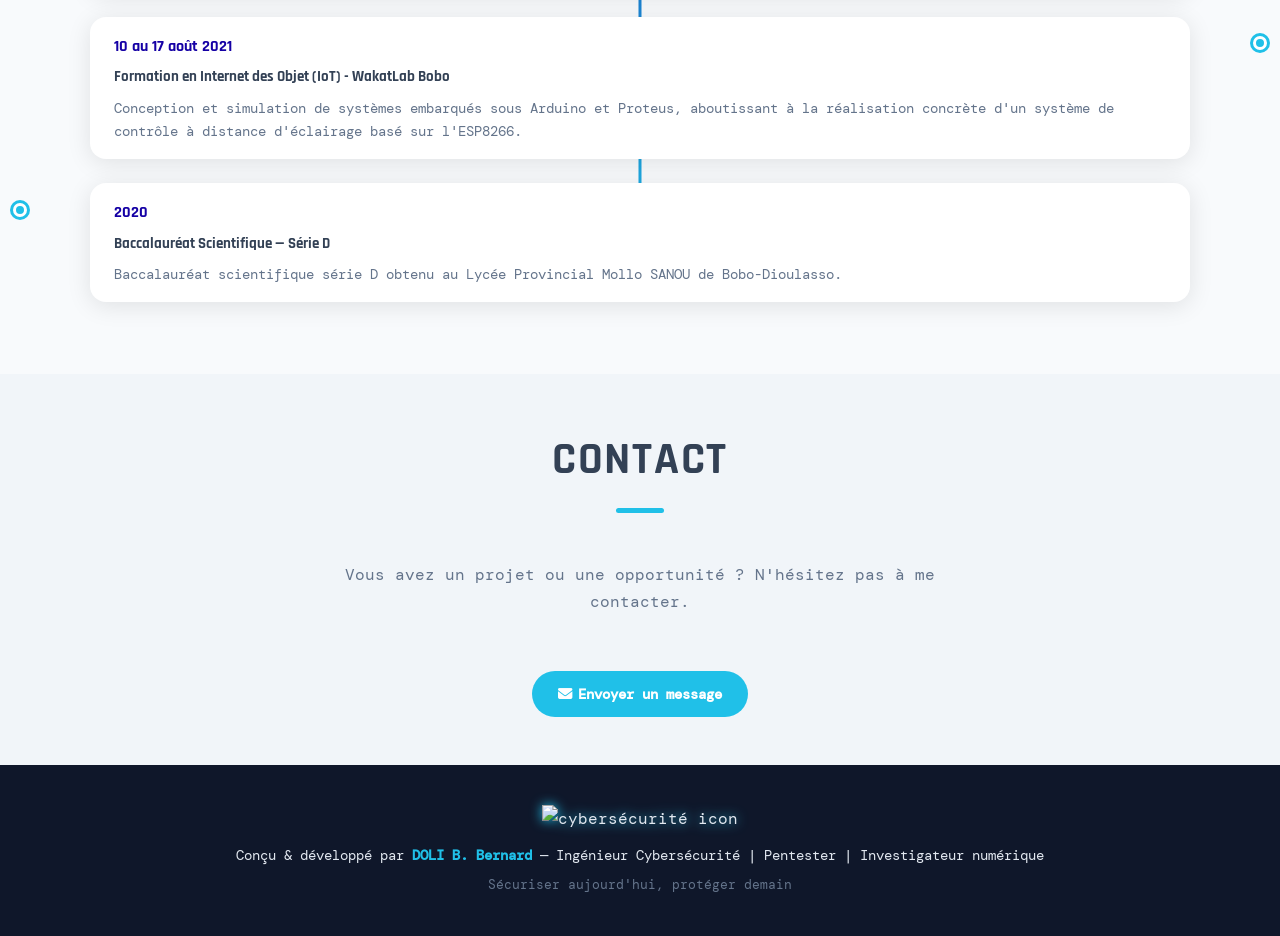
==== commit c02142ef: "update" ====
--- a/index.html
+++ b/index.html
@@ -144,7 +144,7 @@
         <span class="tag-pill tag-info">Wireshark</span>
         <span class="tag-pill tag-primary">Nmap</span>
         <span class="tag-pill tag-success">Autopsy</span>
-        <span class="tag-pill tag-success">Volatility</span>
+        <span class="tag-pill tag-info">Volatility</span>
         <span class="tag-pill tag-danger">OSINT</span>
         <span class="tag-pill tag-warning">BASH</span>
         <span class="tag-pill tag-dark">POWERSHELL</span>
@@ -256,6 +256,33 @@
           <p>
             Admis à l'École Supérieure d'Informatique après concours, j'ai suivi deux années de tronc commun avant de me spécialiser en 
             Réseaux et Systèmes, domaine qui nourrit ma passion pour la cybersécurité.
+          </p>
+        </li>
+
+        <li>
+          <h3>08/2023-10/2023 </h3>
+          <h4 class="subheading">Stage de perfectionnement - SOFITEX</h4>
+          <p>
+            Déploiement et administration de réseaux locaux sécurisés, maintenance préventive des 
+            équipements informatiques et assistance technique aux utilisateurs. 
+          </p>
+        </li>        
+        
+        <li>
+          <h3>25 au 29 mai 2022</h3>
+          <h4 class="subheading">Formation sur l’assemblage et l’usage des drones - Universite Nazi BONI</h4>
+          <p>
+            Formation théorique sur les drones militaires et civils, complétée par des ateliers pratiques 
+            d'assemblage et des sessions de pilotage en conditions réelles. 
+          </p>
+        </li>
+
+        <li>
+          <h3>10 au 17 août 2021</h3>
+          <h4 class="subheading">Formation en Internet des Objet (IoT) - WakatLab Bobo</h4>
+          <p>
+            Conception et simulation de systèmes embarqués sous Arduino et Proteus, aboutissant à la réalisation 
+            concrète d'un système de contrôle à distance d'éclairage basé sur l'ESP8266.
           </p>
         </li>
 
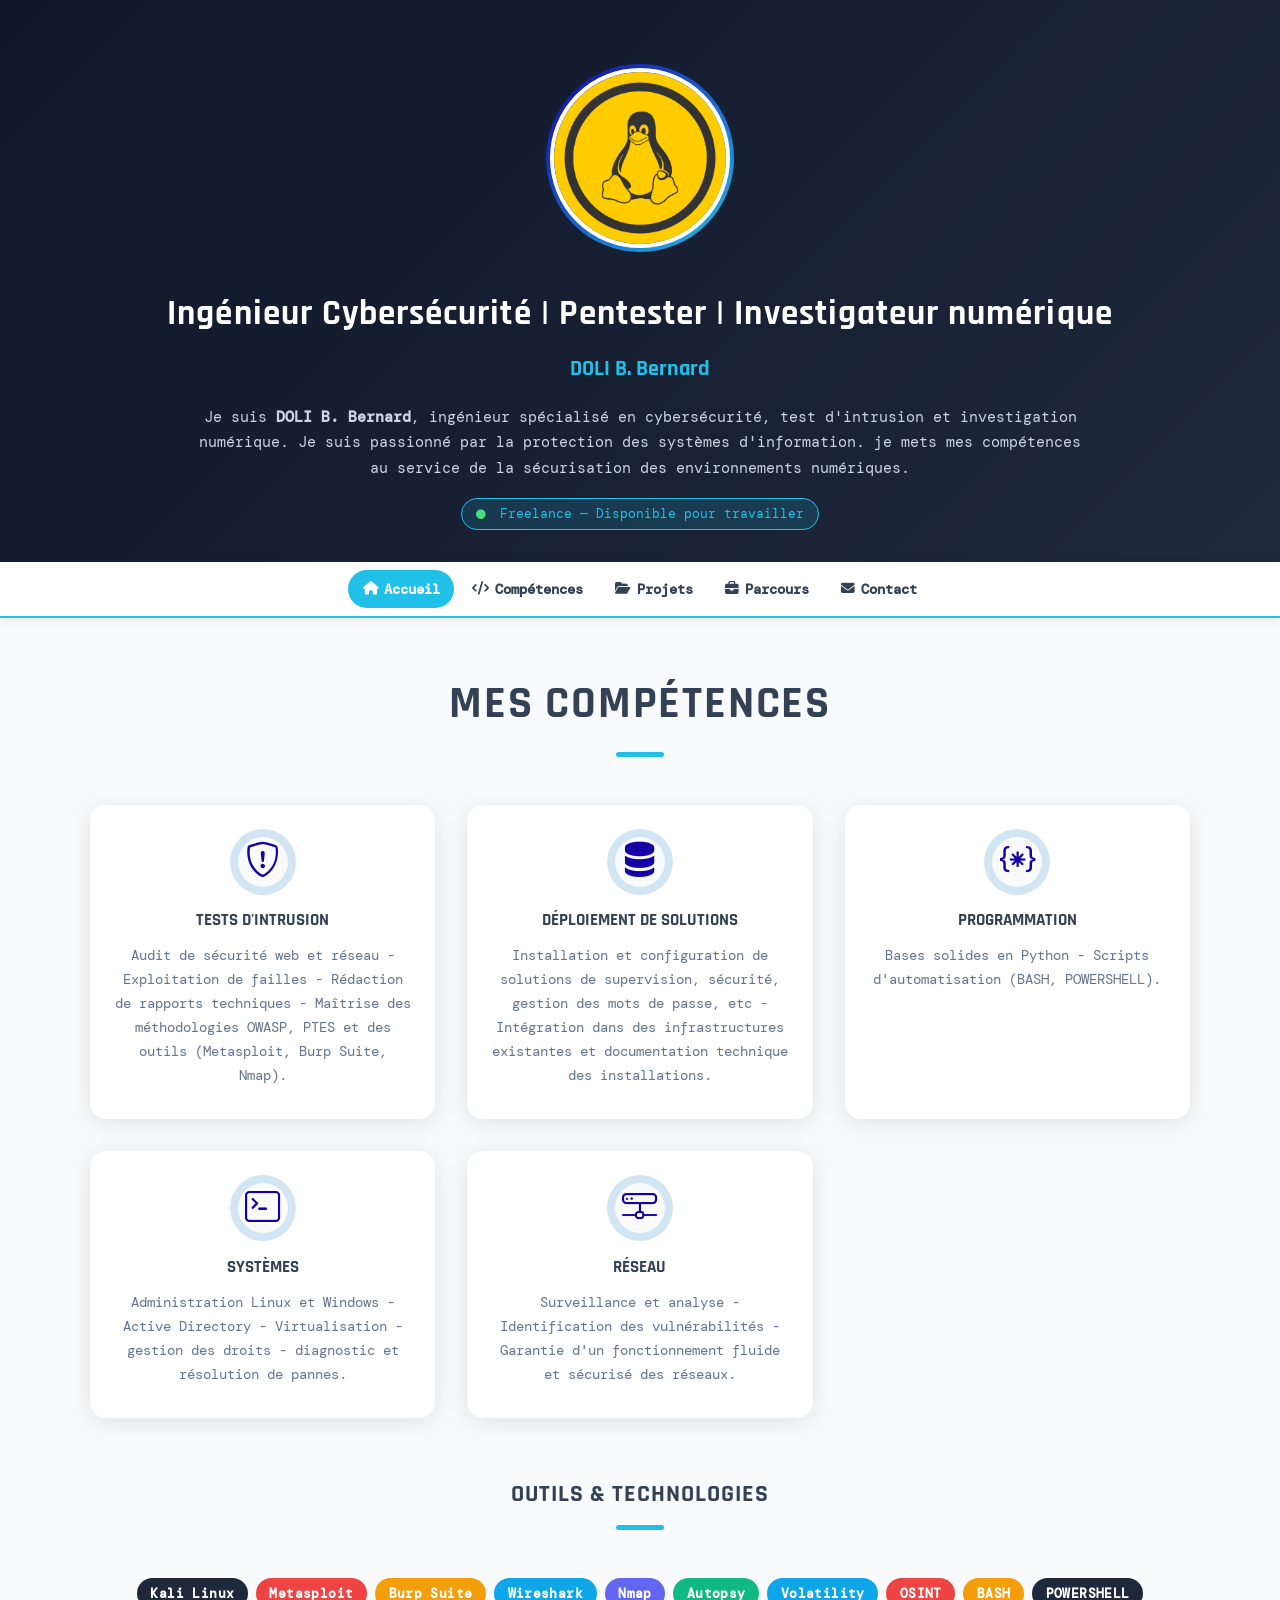
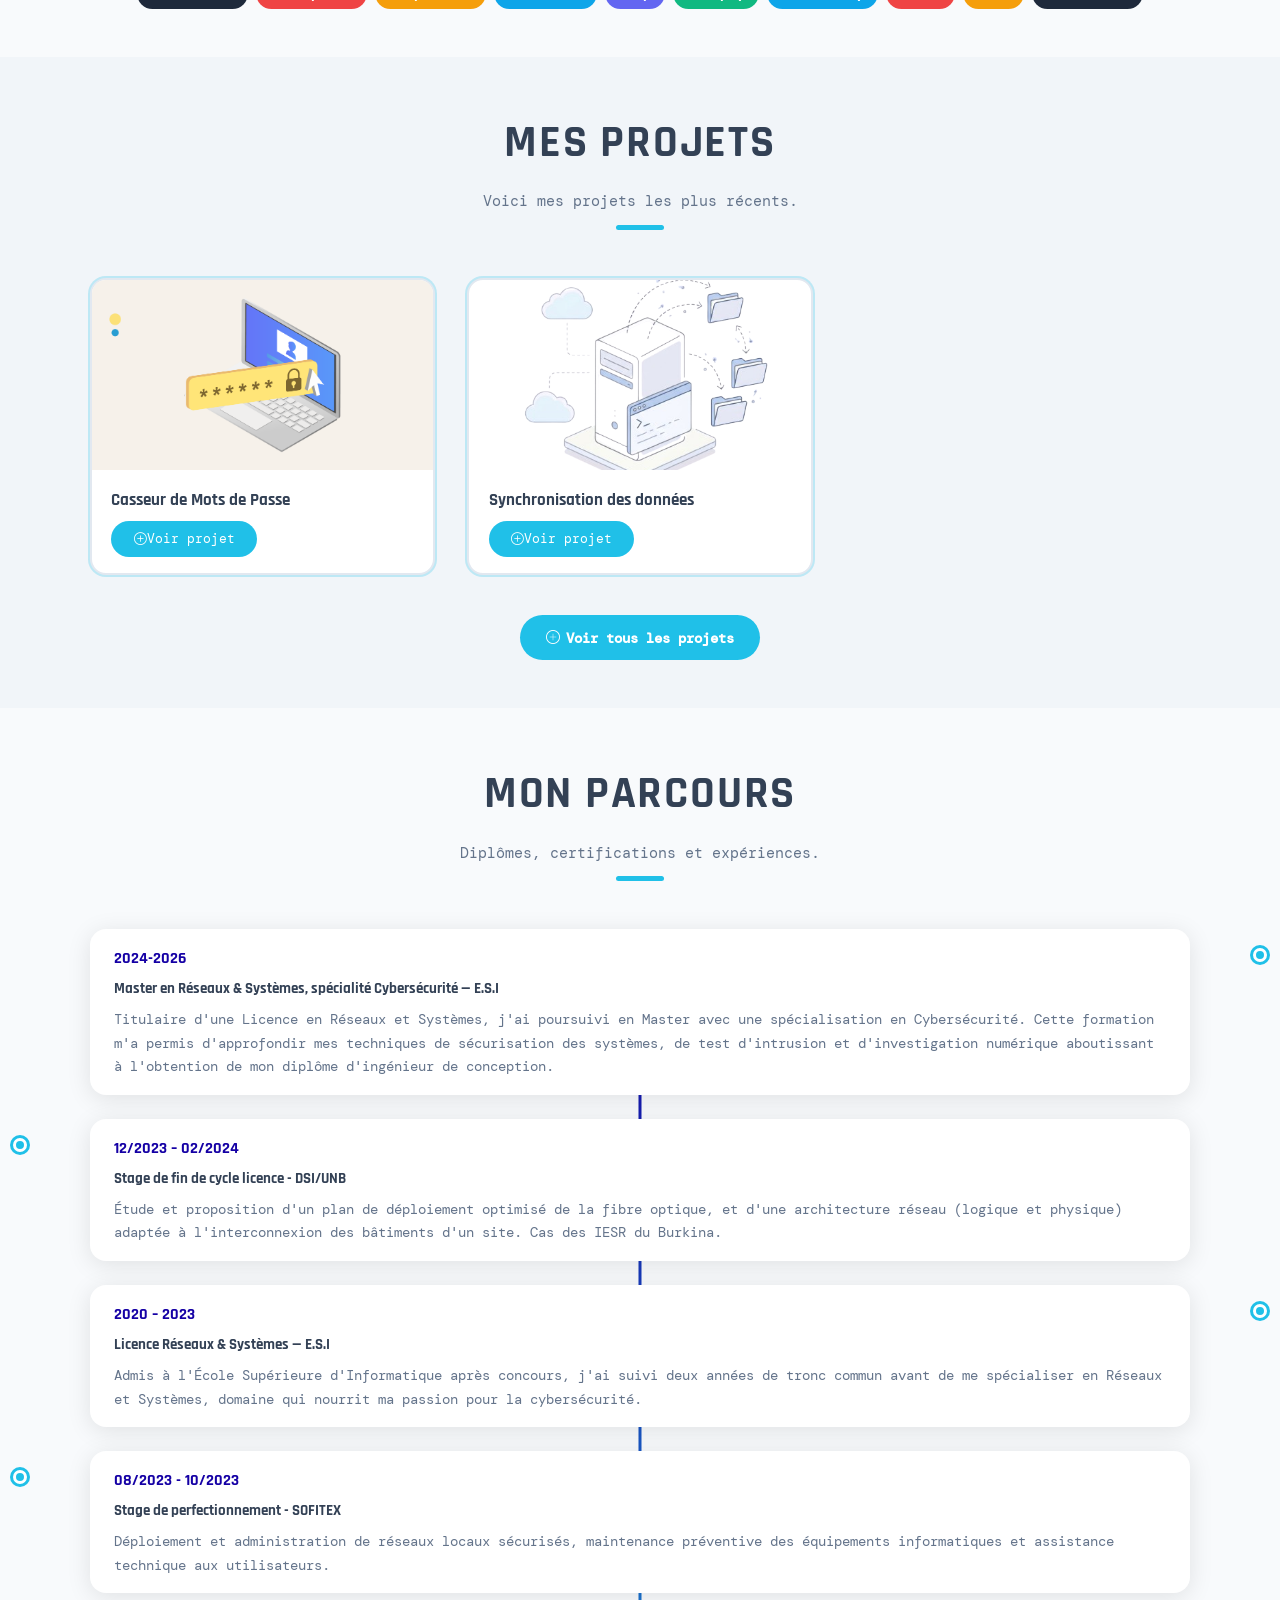
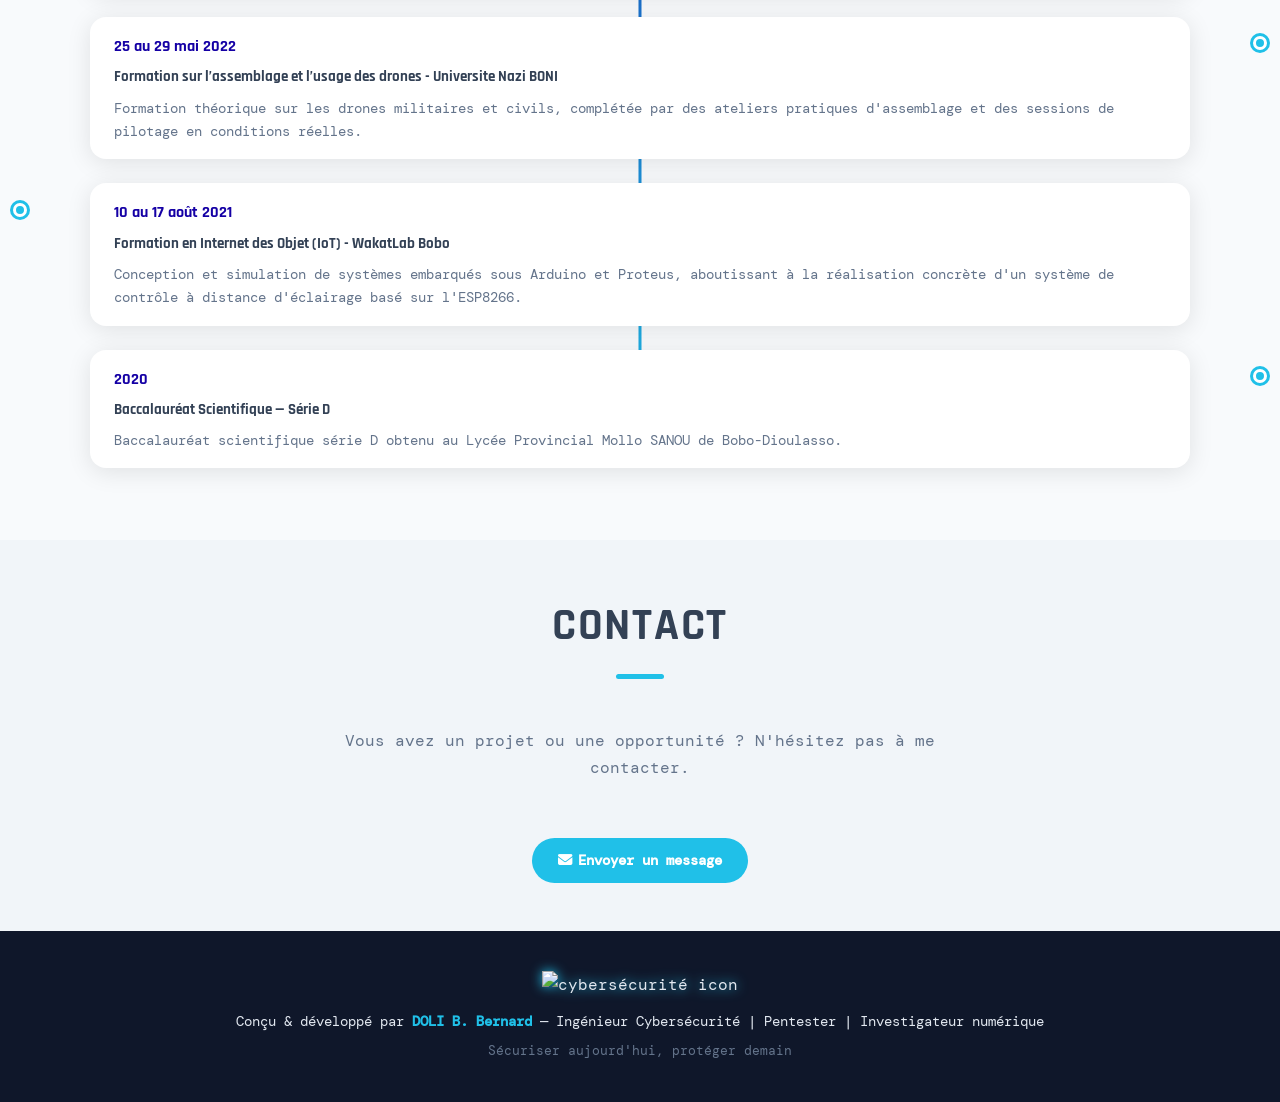
==== commit 029b1fb2: "update" ====
--- a/index.html
+++ b/index.html
@@ -202,20 +202,7 @@
             <i class="bi bi-plus-circle"></i> Voir projet
           </a>
         </div>
-      </div>
-
-       projet3
-      <div class="work-box">
-        <div class="work-img">
-          <img src="images/mdp.png" alt="Scanner de vulnérabilités" />
-        </div>
-        <div class="work-content">
-          <h3 class="w-title">Casseur de Mots de Passe</h3>
-          <a href="projets/projet1.html" class="btn-projet">
-            <i class="bi bi-plus-circle"></i> Voir projet
-          </a>
-        </div>
-      </div> -->
+      </div>  -->
 
       </div><!-- /grid-3 -->
 
@@ -251,6 +238,15 @@
         </li>
 
         <li>
+          <h3>12/2023 – 02/2024 </h3>
+          <h4 class="subheading">Stage de fin de cycle licence - DSI/UNB</h4>
+          <p>
+            Étude et proposition d'un plan de déploiement optimisé de la fibre optique, et d'une architecture 
+            réseau (logique et physique) adaptée à l'interconnexion des bâtiments d'un site. Cas des IESR du Burkina. 
+          </p>
+        </li>
+        
+        <li>
           <h3>2020 – 2023</h3>
           <h4 class="subheading">Licence Réseaux & Systèmes — E.S.I</h4>
           <p>
@@ -260,14 +256,14 @@
         </li>
 
         <li>
-          <h3>08/2023-10/2023 </h3>
+          <h3>08/2023 - 10/2023 </h3>
           <h4 class="subheading">Stage de perfectionnement - SOFITEX</h4>
           <p>
             Déploiement et administration de réseaux locaux sécurisés, maintenance préventive des 
             équipements informatiques et assistance technique aux utilisateurs. 
           </p>
         </li>        
-        
+
         <li>
           <h3>25 au 29 mai 2022</h3>
           <h4 class="subheading">Formation sur l’assemblage et l’usage des drones - Universite Nazi BONI</h4>
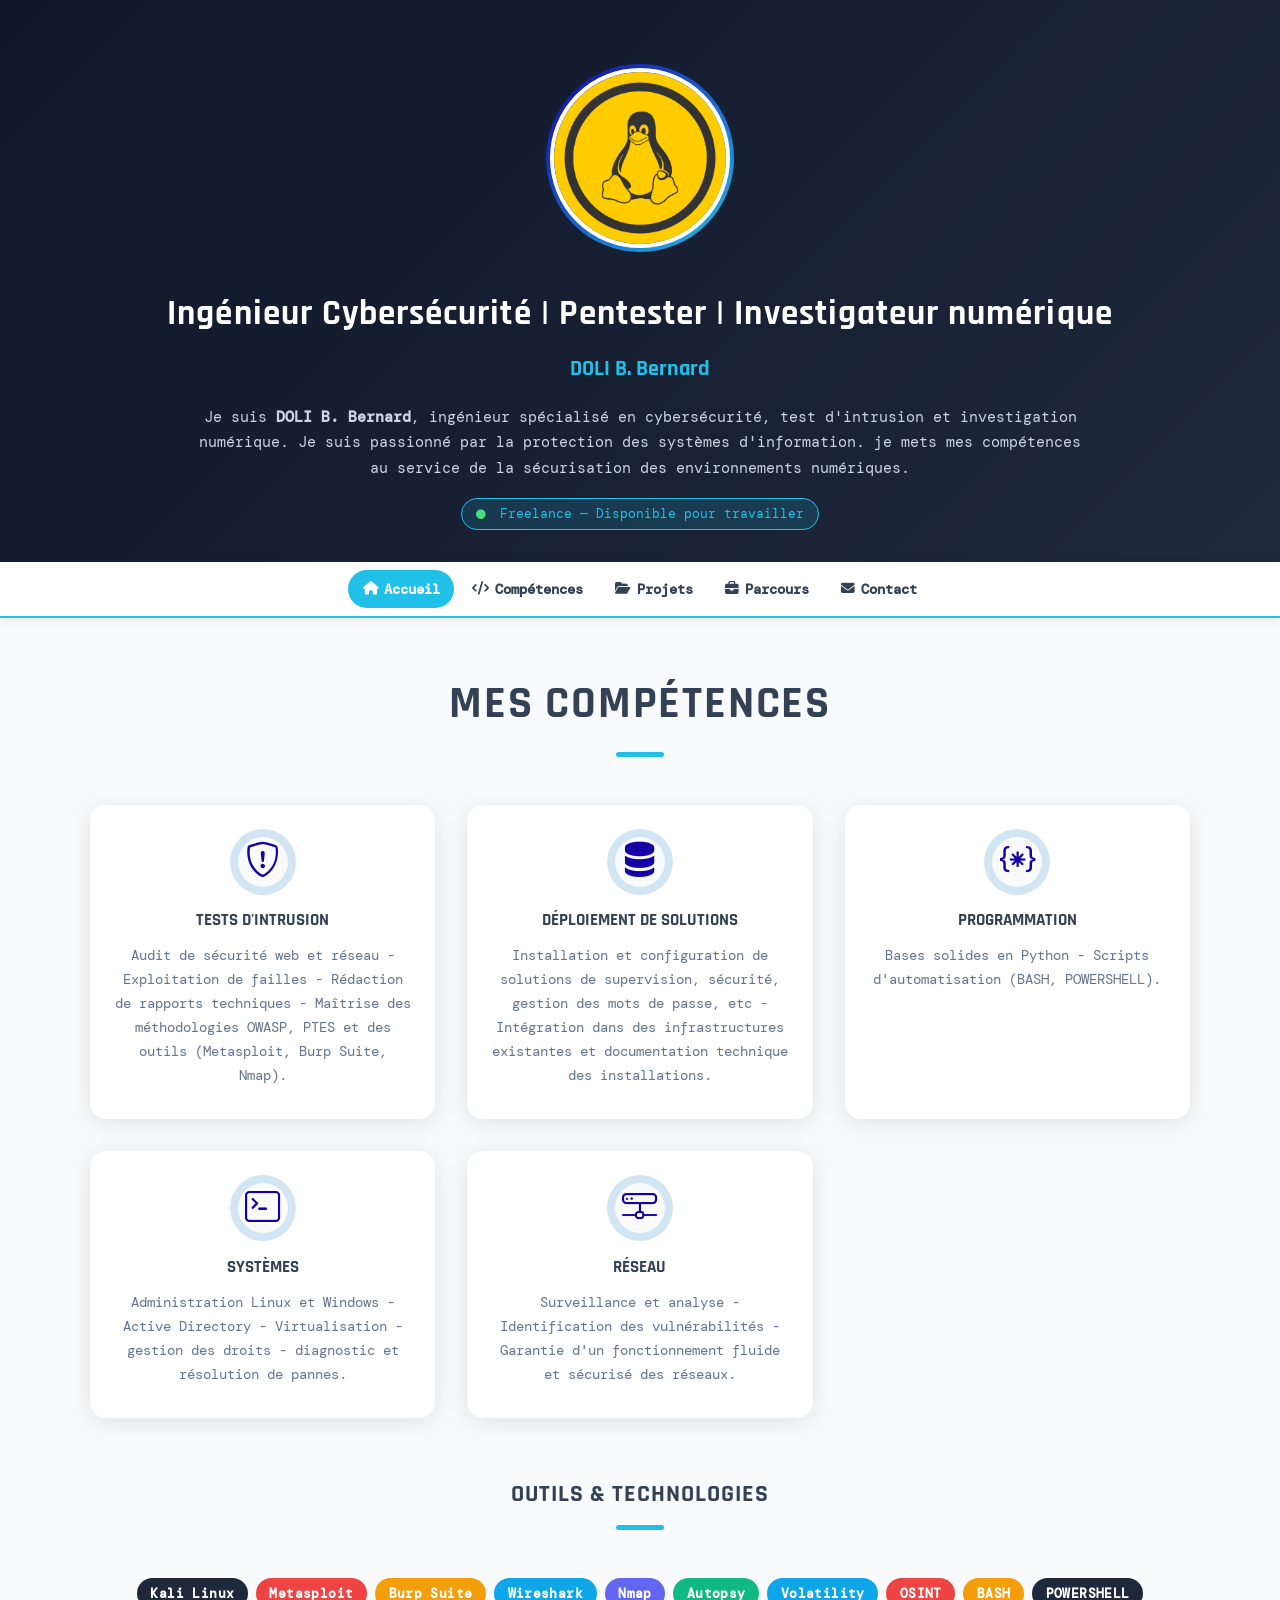
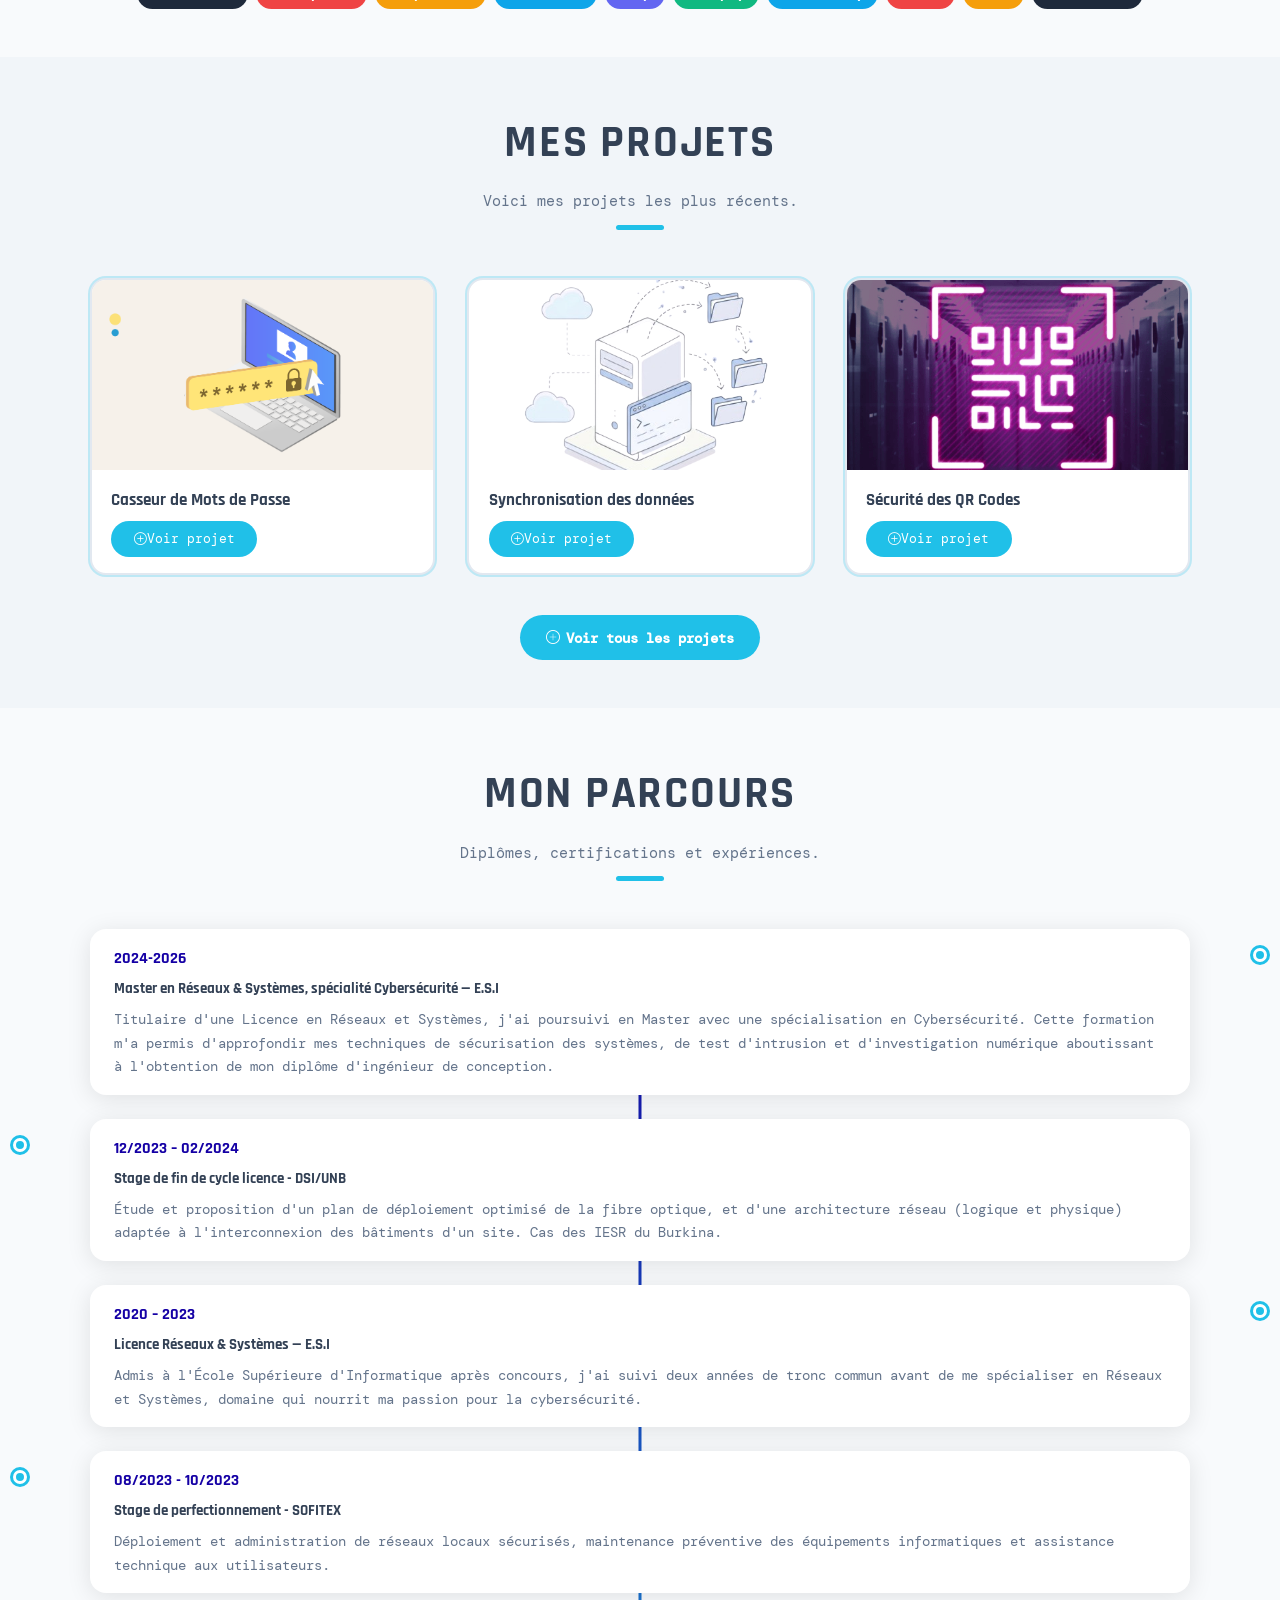
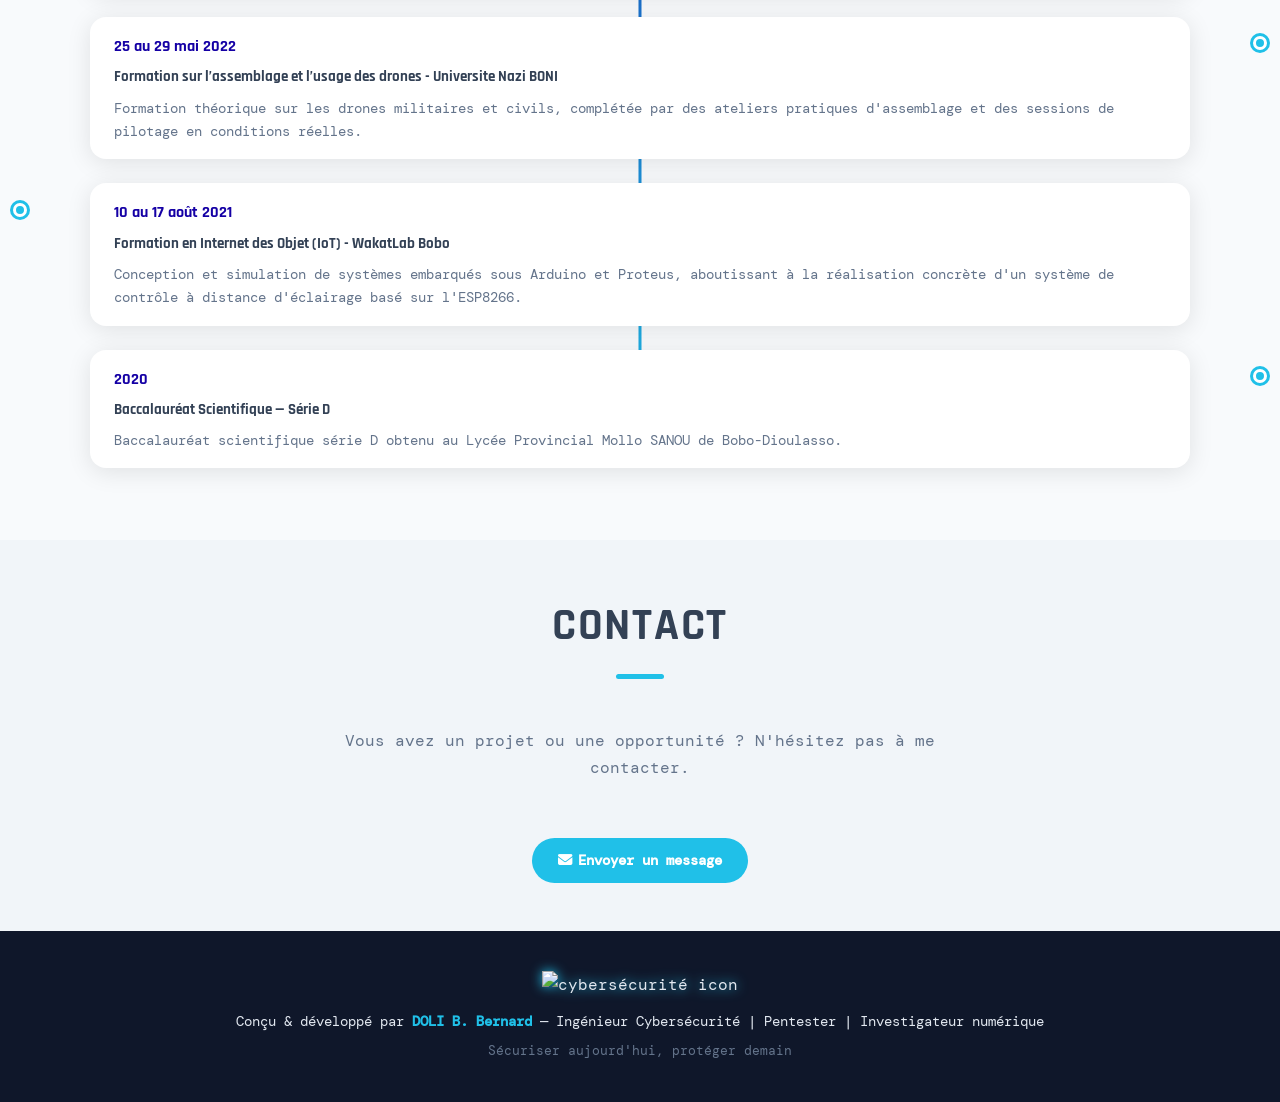
==== commit 306bf57c: "update" ====
--- a/index.html
+++ b/index.html
@@ -190,19 +190,18 @@
         </div>
       </div>
 
-      <!--
-      projet3
+      <!-- projet3 -->
       <div class="work-box">
         <div class="work-img">
-          <img src="images/mdp.png" alt="Scanner de vulnérabilités" />
+          <img src="images/codeqr.png" alt="Sécurité des QR Codes" />
         </div>
         <div class="work-content">
-          <h3 class="w-title">Casseur de Mots de Passe</h3>
-          <a href="projets/projet1.html" class="btn-projet">
+          <h3 class="w-title">Sécurité des QR Codes</h3>
+          <a href="projets/projet3.html" class="btn-projet">
             <i class="bi bi-plus-circle"></i> Voir projet
           </a>
         </div>
-      </div>  -->
+      </div> 
 
       </div><!-- /grid-3 -->
 
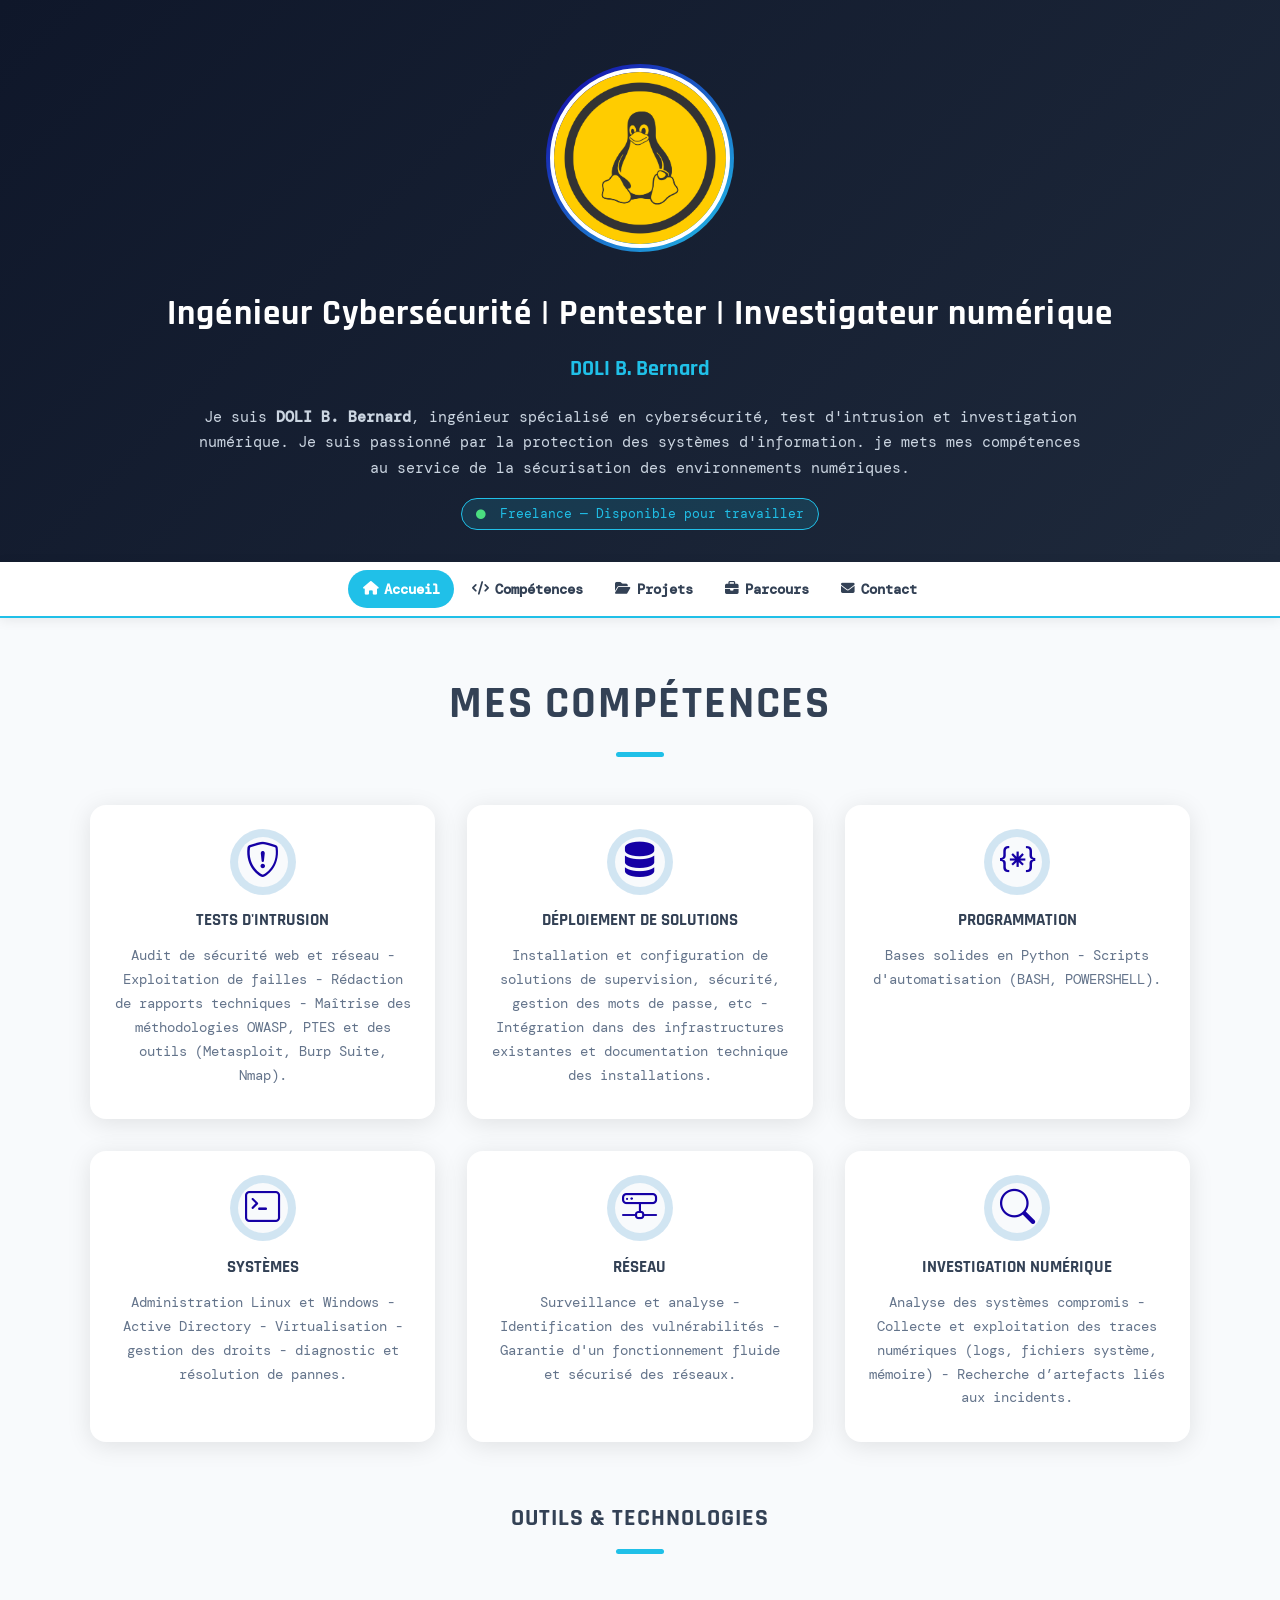
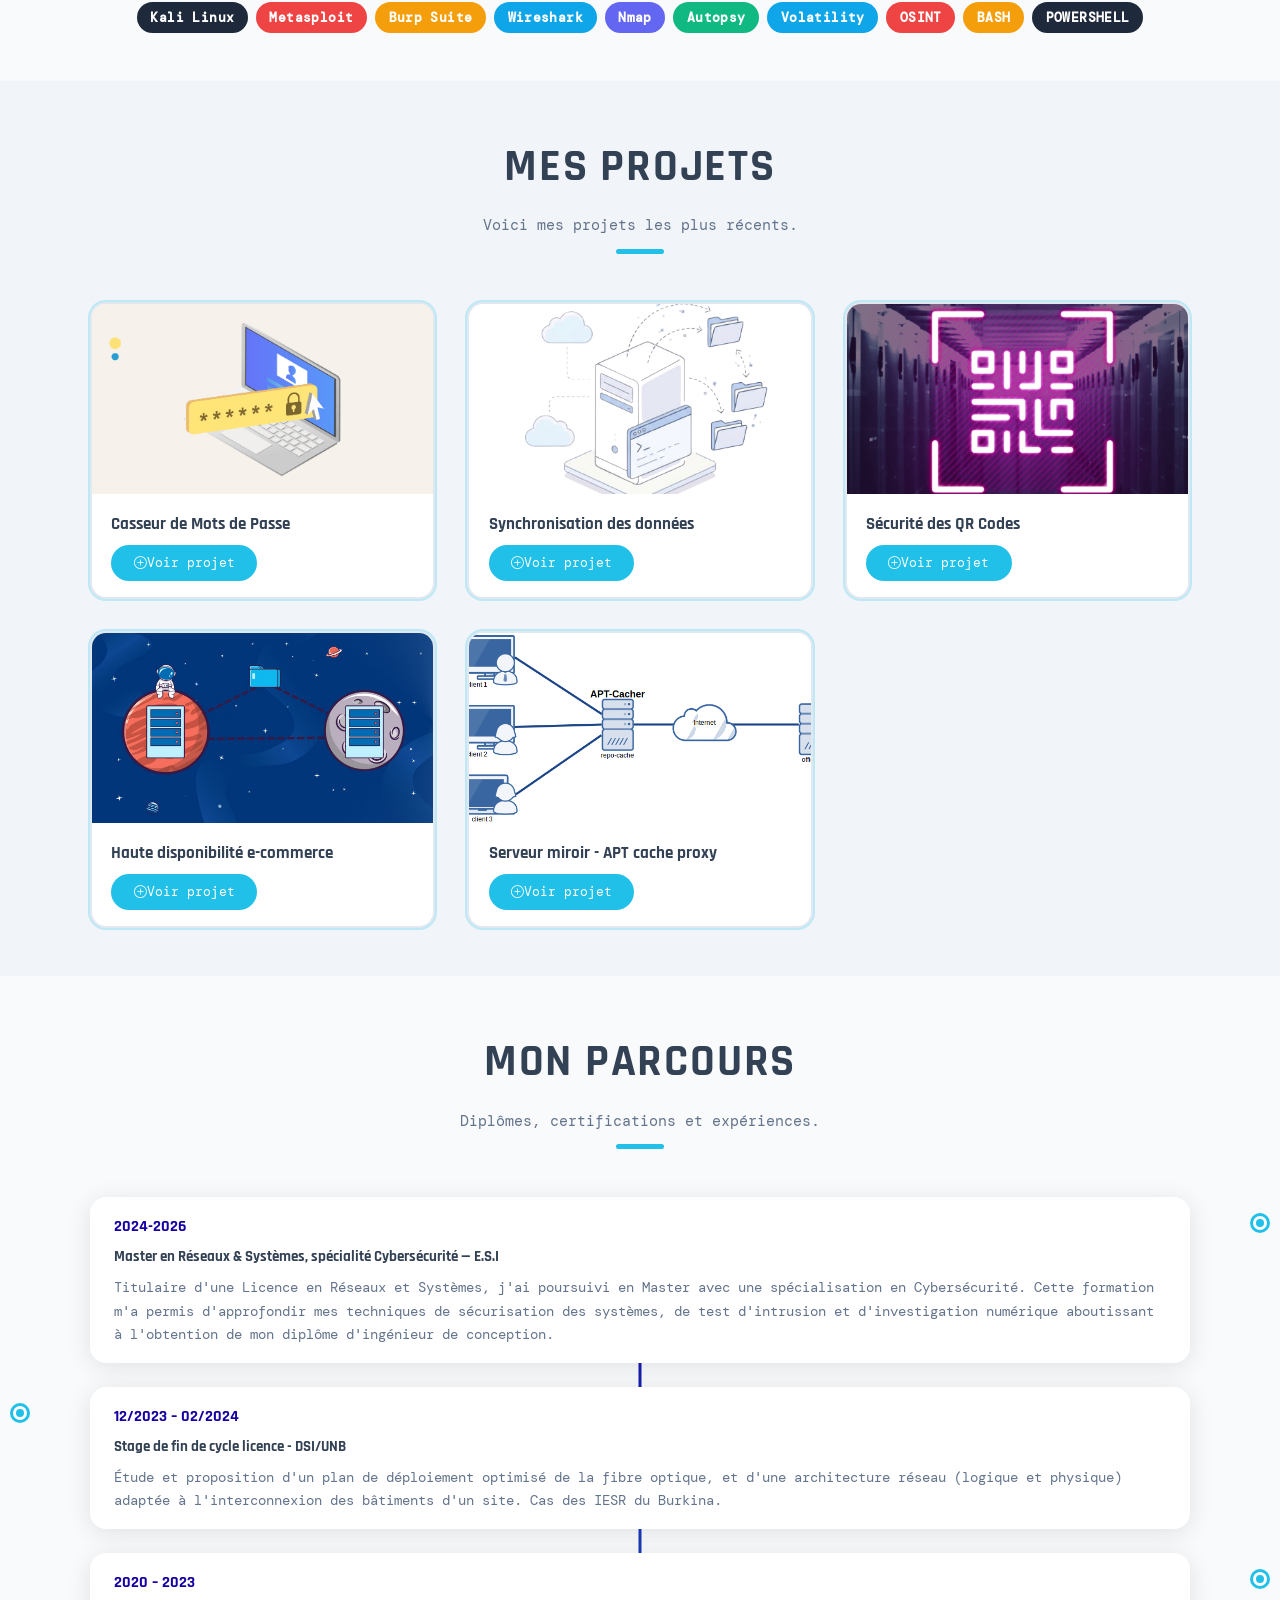
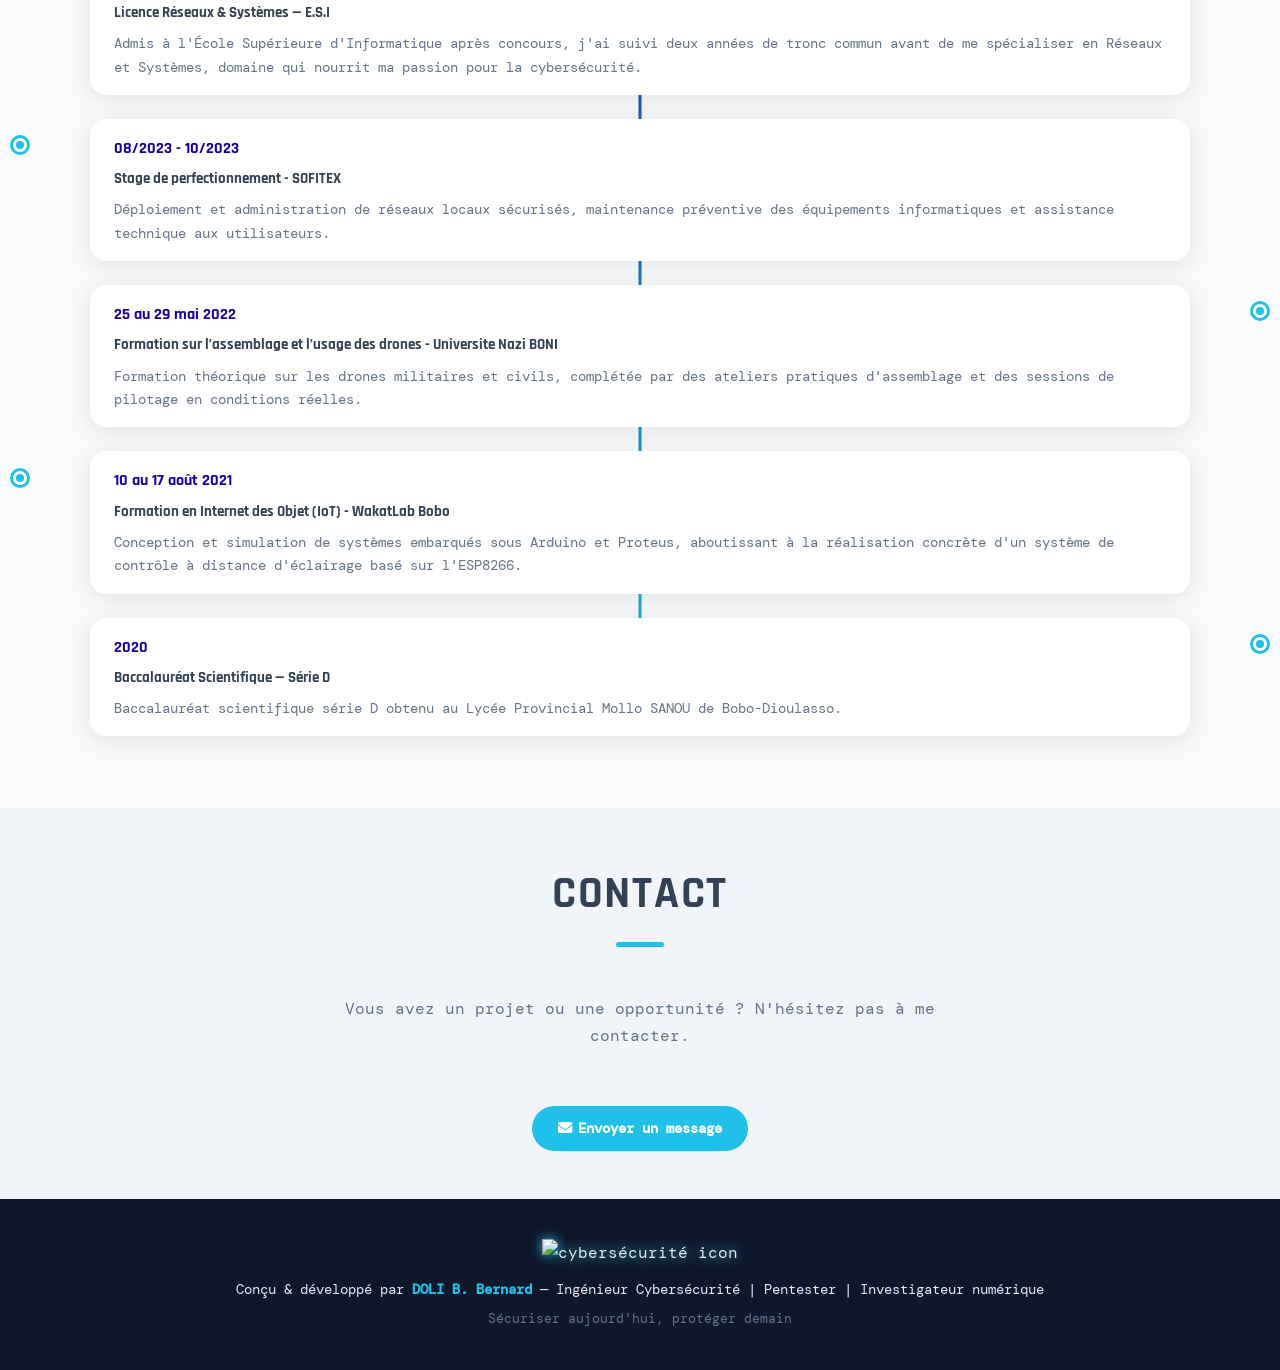
==== commit e0ec1bb7: "update" ====
--- a/index.html
+++ b/index.html
@@ -30,7 +30,7 @@
         Placez votre photo dans le dossier images/
         et remplacez "photo.jpg" par le vrai nom du fichier.
       -->
-      <img src="images/photo.png" alt="Photo de Diallo Karim" />
+      <img src="images/photo.png" alt="Photo de Bernard" />
     </div>
 
     <p class="hero-title">Ingénieur Cybersécurité | Pentester | Investigateur numérique</p>
@@ -130,6 +130,14 @@
           </p>
         </div>
 
+        <div class="service-box">
+          <div class="ico-circle"><i class="bi bi-search"></i></div>
+          <h3 class="s-title">Investigation numérique</h3>
+          <p class="s-description">
+            Analyse des systèmes compromis - Collecte et exploitation des traces numériques (logs, fichiers système, mémoire) - Recherche d’artefacts liés aux incidents.
+          </p>
+        </div>
+
       </div><!-- /grid-3 -->
 
       <!-- Outils & Technologies -->
@@ -201,15 +209,80 @@
             <i class="bi bi-plus-circle"></i> Voir projet
           </a>
         </div>
+      </div>
+
+      <!-- projet4 -->
+      <div class="work-box">
+        <div class="work-img">
+          <img src="images/haute-disponibilite.jpg" alt="HA e-commerce" />
+        </div>
+        <div class="work-content">
+          <h3 class="w-title">Haute disponibilité e-commerce</h3>
+          <a href="projets/projet4.html" class="btn-projet">
+            <i class="bi bi-plus-circle"></i> Voir projet
+          </a>
+        </div>
       </div> 
 
+      <!-- projet5 -->
+      <div class="work-box">
+        <div class="work-img">
+          <img src="images/apt-cacher.png" alt="serveur miroir" />
+        </div>
+        <div class="work-content">
+          <h3 class="w-title">Serveur miroir - APT cache proxy</h3>
+          <a href="projets/projet5.html" class="btn-projet">
+            <i class="bi bi-plus-circle"></i> Voir projet
+          </a>
+        </div>
+      </div>
+
+      <!-- projet6 -->
+      <!-- <div class="work-box">
+        <div class="work-img">
+          <img src="images/codeqr.png" alt="serveur de cache" />
+        </div>
+        <div class="work-content">
+          <h3 class="w-title">Pare-feu - FORTIGATE</h3>
+          <a href="projets/projet6.html" class="btn-projet">
+            <i class="bi bi-plus-circle"></i> Voir projet
+          </a>
+        </div>
+      </div> -->
+
+      <!-- projet7 -->
+      <!-- <div class="work-box">
+        <div class="work-img">
+          <img src="images/codeqr.png" alt="openvpn" />
+        </div>
+        <div class="work-content">
+          <h3 class="w-title">openvpn</h3>
+          <a href="projets/projet7.html" class="btn-projet">
+            <i class="bi bi-plus-circle"></i> Voir projet
+          </a>
+        </div>
+      </div> -->
+
+      <!-- projet8 -->
+      <!-- <div class="work-box">
+        <div class="work-img">
+          <img src="images/codeqr.png" alt="pdfmamlveillant" />
+        </div>
+        <div class="work-content">
+          <h3 class="w-title">Investigation sur pdfmalveillant </h3>
+          <a href="projets/projet8.html" class="btn-projet">
+            <i class="bi bi-plus-circle"></i> Voir projet
+          </a>
+        </div>
+      </div> -->
+
       </div><!-- /grid-3 -->
 
-      <div style="text-align:center;">
+      <!-- <div style="text-align:center;"> BOUTON VOIR TOUS LES PROJETS
         <a href="projets.html" class="btn-more">
           <i class="bi bi-plus-circle"></i> Voir tous les projets
         </a>
-      </div>
+      </div> -->
 
     </div>
   </section>
--- a/css/style.css
+++ b/css/style.css
@@ -1,6 +1,5 @@
 /* ============================================================
-   PORTFOLIO — DIALLO KARIM
-   Fichier : css/style.css
+    Fichier : css/style.css
    ============================================================ */
 
 /* ---------- Variables ---------- */
